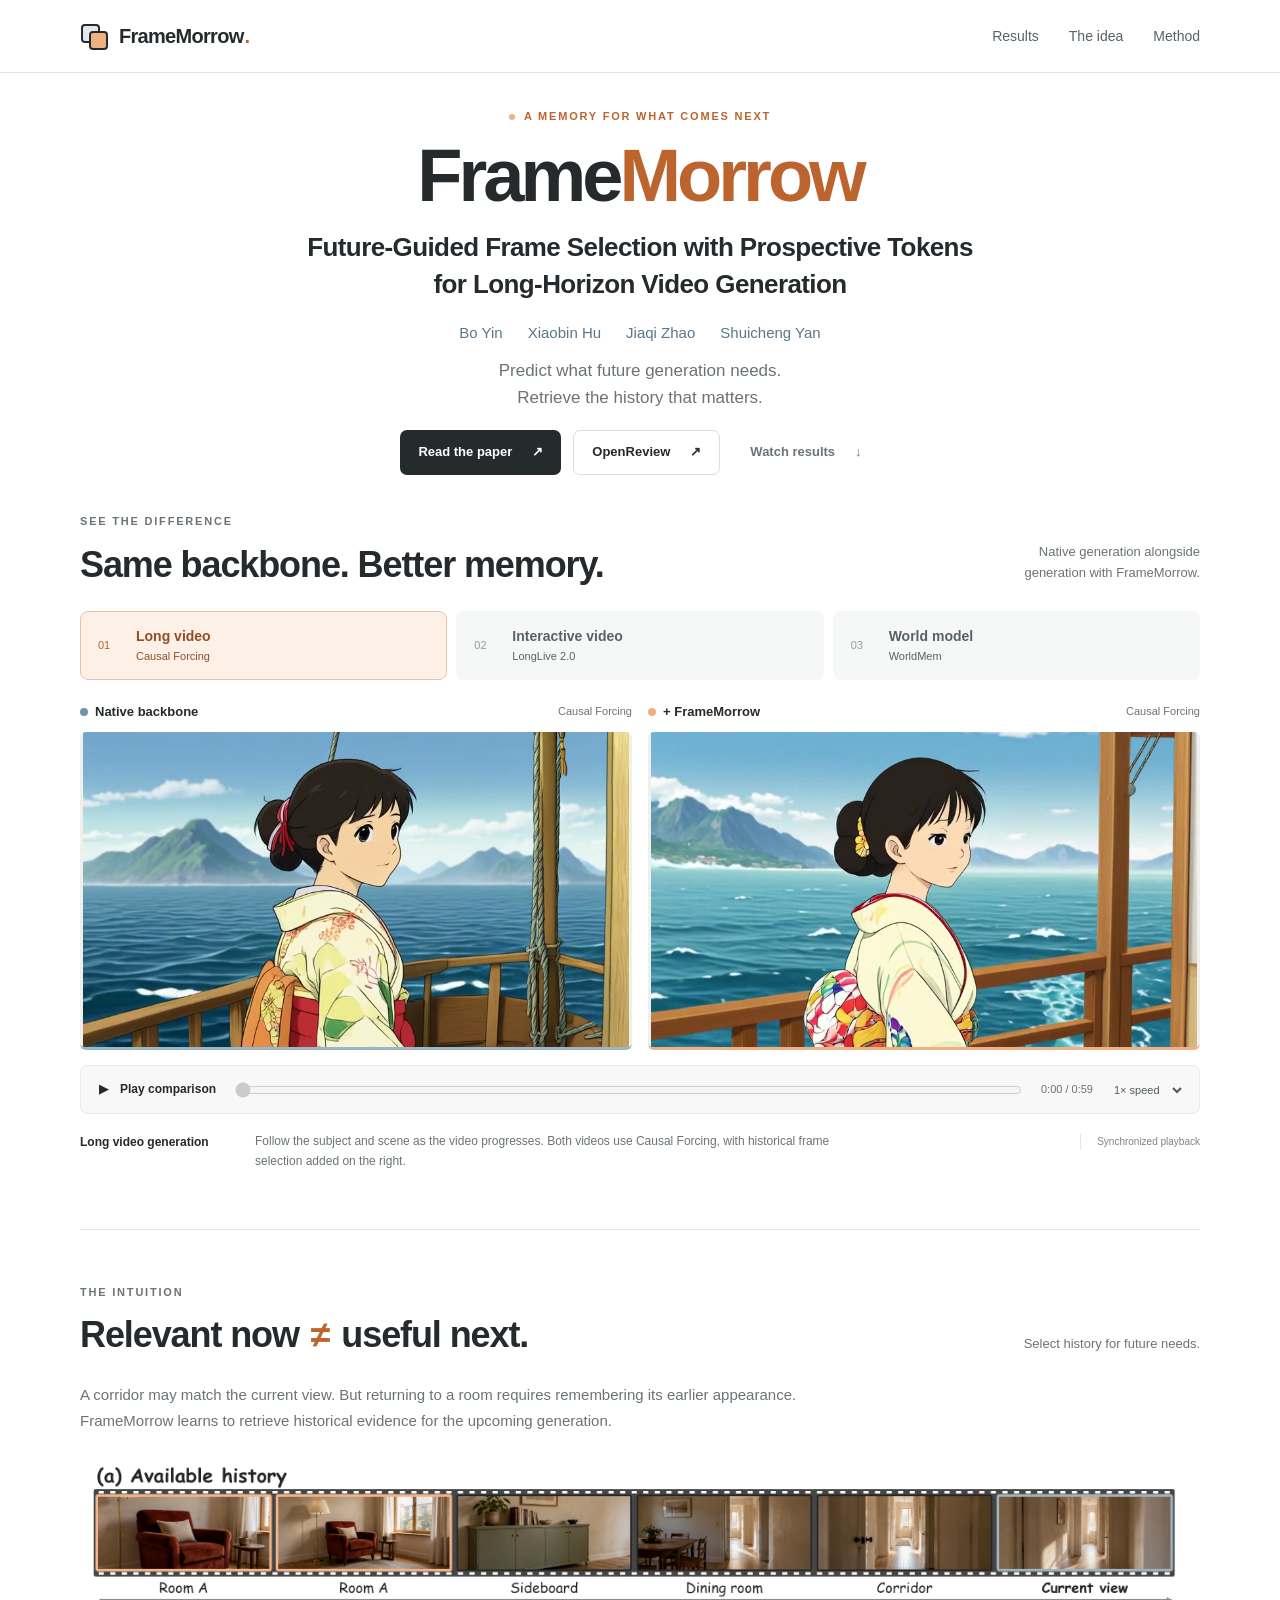
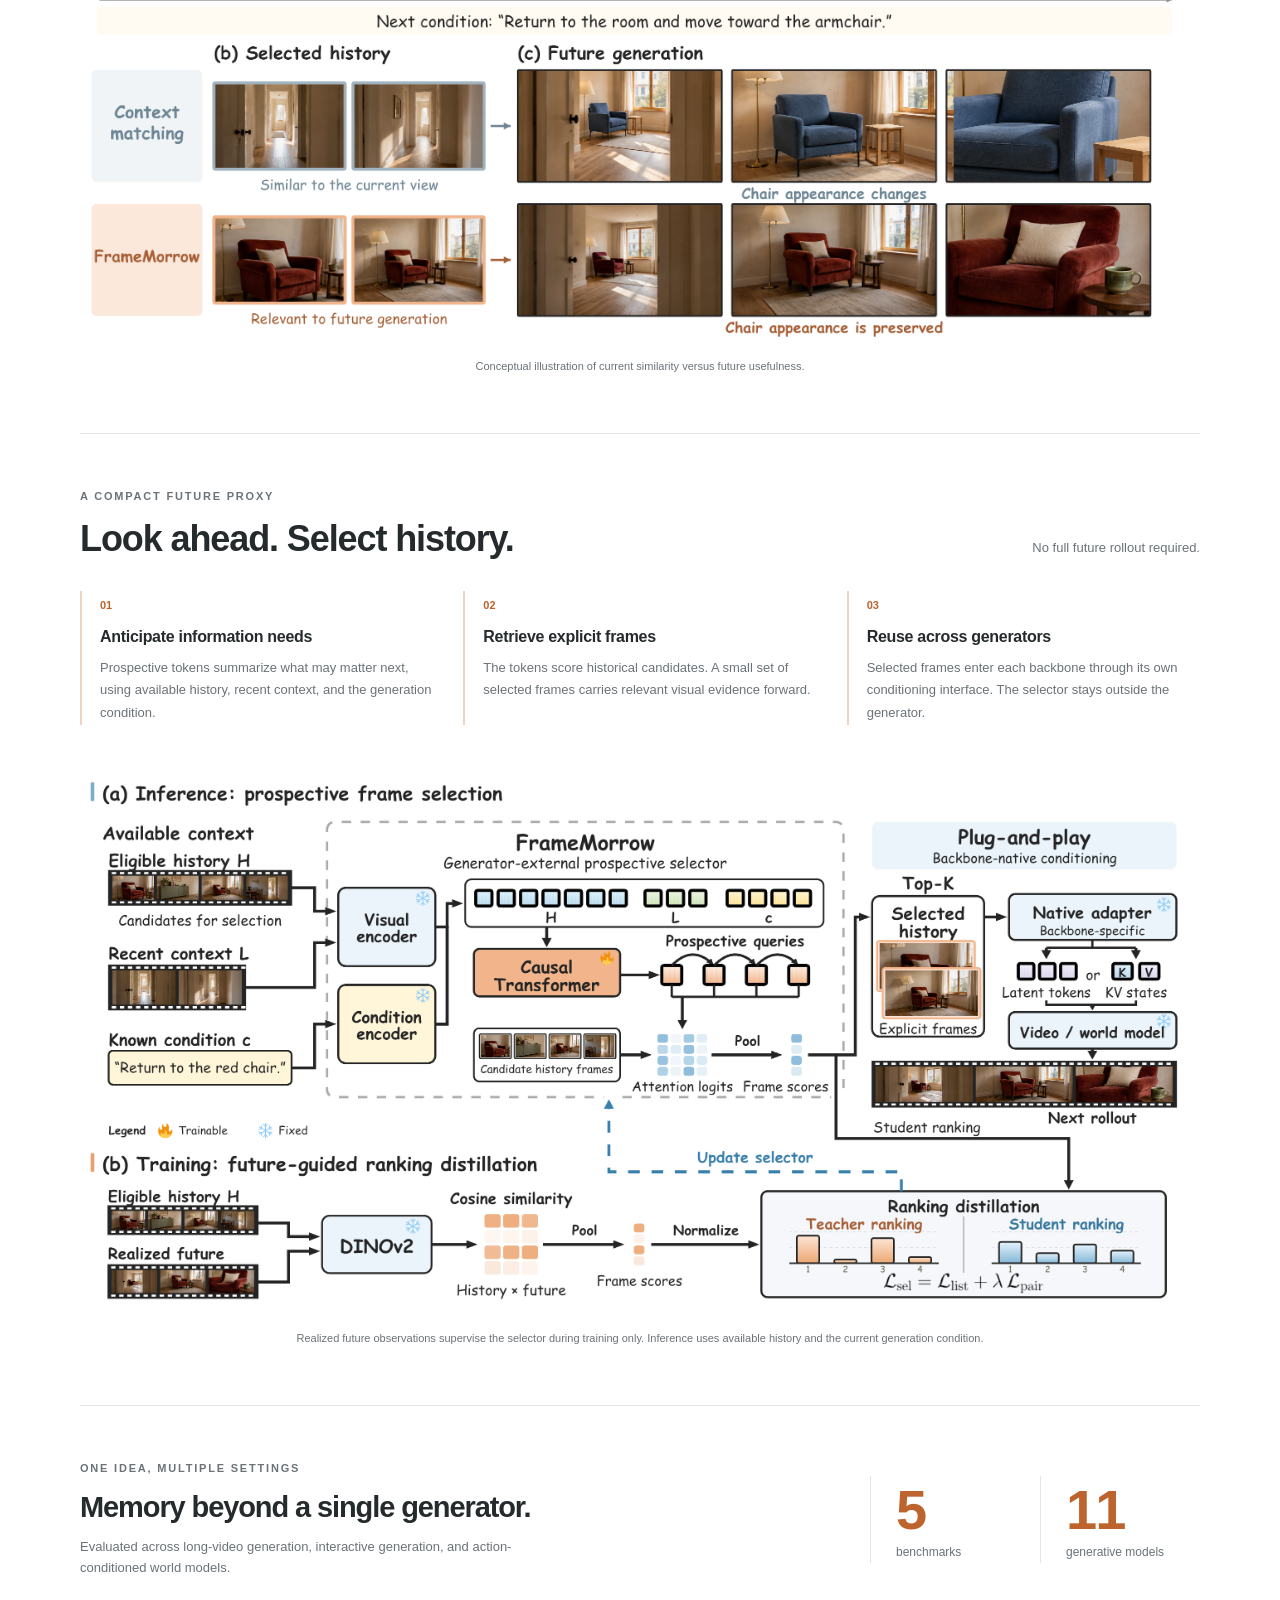
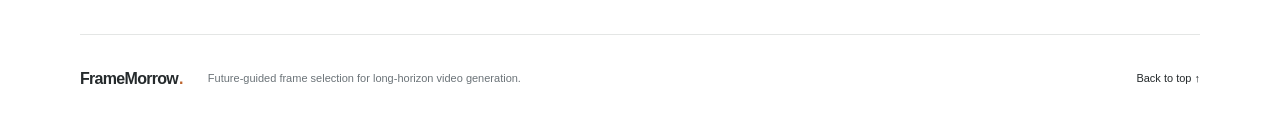
==== index.html @ dcac7c52 "Build FrameMorrow research project page with synchronized video comparisons" ====
<!doctype html>
<html lang="en">
<head>
  <meta charset="utf-8">
  <meta name="viewport" content="width=device-width, initial-scale=1">
  <meta name="description" content="FrameMorrow predicts future information needs with prospective tokens and selects useful historical frames for long-horizon video generation.">
  <meta name="theme-color" content="#fbfaf7">
  <meta property="og:title" content="FrameMorrow — Remember what matters next">
  <meta property="og:description" content="Future-guided frame selection with prospective tokens for long-horizon video generation.">
  <title>FrameMorrow | Future-Guided Frame Selection</title>
  <link rel="icon" href="assets/favicon.svg" type="image/svg+xml">
  <link rel="stylesheet" href="style.css">
  <script src="script.js" defer></script>
</head>
<body>
<a class="skip-link" href="#main">Skip to content</a>
<header class="site-header"><nav class="nav wrap" aria-label="Main navigation">
  <a class="brand" href="#"><svg width="29" height="28" viewBox="0 0 29 28" aria-hidden="true"><rect x="2" y="3" width="17" height="17" rx="3" fill="#e1ebef" stroke="currentColor" stroke-width="2"/><rect x="10" y="10" width="17" height="17" rx="3" fill="#efb083" stroke="currentColor" stroke-width="2"/></svg>FrameMorrow<span class="brand-dot">.</span></a>
  <div class="nav-links"><a href="#results">Results</a><a href="#idea">The idea</a><a href="#method">Method</a></div>
</nav></header>
<main id="main">
  <section class="hero wrap" aria-labelledby="title">
    <p class="eyebrow"><span></span> A memory for what comes next</p>
    <h1 id="title">Frame<span>Morrow</span></h1>
    <p class="paper-title">Future-Guided Frame Selection with Prospective Tokens<br class="desktop-break"> for Long-Horizon Video Generation</p>
    <div class="authors"><a href="https://openreview.net/profile?id=~Bo_Yin2">Bo Yin</a><a href="https://openreview.net/profile?id=~Xiaobin_Hu1">Xiaobin Hu</a><a href="https://openreview.net/profile?id=~Jiaqi_Zhao3">Jiaqi Zhao</a><a href="https://openreview.net/profile?id=~Shuicheng_YAN3">Shuicheng Yan</a></div>
    <p class="hero-description">Predict what future generation needs.<br>Retrieve the history that matters.</p>
    <div class="hero-actions"><a class="button primary" href="https://openreview.net/pdf?id=5oQB8QNU1R" target="_blank" rel="noopener">Read the paper <span aria-hidden="true">↗</span></a><a class="button secondary" href="https://openreview.net/forum?id=5oQB8QNU1R" target="_blank" rel="noopener">OpenReview <span aria-hidden="true">↗</span></a><a class="button text-button" href="#results">Watch results <span aria-hidden="true">↓</span></a></div>
  </section>

  <section class="results wrap" id="results" aria-labelledby="results-title">
    <div class="section-heading"><div><p class="eyebrow">See the difference</p><h2 id="results-title">Same backbone. Better memory.</h2></div><p class="section-aside">Native generation alongside<br>generation with FrameMorrow.</p></div>
    <div class="task-tabs" role="group" aria-label="Choose a comparison">
      <button class="task-tab active" aria-pressed="true" data-case="causal-forcing"><span>01</span> Long video <small>Causal Forcing</small></button>
      <button class="task-tab" aria-pressed="false" data-case="longlive2"><span>02</span> Interactive video <small>LongLive 2.0</small></button>
      <button class="task-tab" aria-pressed="false" data-case="worldmem"><span>03</span> World model <small>WorldMem</small></button>
    </div>
    <div class="comparison" aria-busy="false">
      <div class="video-grid">
        <figure class="video-panel native"><figcaption><span class="legend-dot"></span><span>Native backbone</span><span class="backbone">Causal Forcing</span></figcaption><video id="native-video" muted playsinline preload="none" poster="assets/causal-forcing-native.jpg" aria-label="Causal Forcing native generation"><source src="assets/causal-forcing-native.mp4" type="video/mp4"></video></figure>
        <figure class="video-panel ours"><figcaption><span class="legend-dot"></span><span>+ FrameMorrow</span><span class="backbone">Causal Forcing</span></figcaption><video id="ours-video" muted playsinline preload="none" poster="assets/causal-forcing-framemorrow.jpg" aria-label="Causal Forcing with FrameMorrow"><source src="assets/causal-forcing-framemorrow.mp4" type="video/mp4"></video></figure>
      </div>
      <div class="player-controls"><button id="play" class="play-button" aria-label="Play both videos"><span id="play-icon" aria-hidden="true">▶</span><span id="play-label">Play comparison</span></button><label class="sr-only" for="timeline">Video position</label><input id="timeline" disabled type="range" min="0" max="59.81" step="0.05" value="0" aria-valuetext="0:00 of 0:59"><output id="time" for="timeline">0:00 / 0:59</output><label class="sr-only" for="speed">Playback speed</label><select id="speed"><option value="1">1× speed</option><option value="2">2× speed</option><option value="0.5">0.5× speed</option></select></div>
      <p id="player-status" class="player-status" role="status" aria-live="polite"></p>
    </div>
    <div class="result-note"><span class="note-label" id="case-label">Long video generation</span><p id="case-note">Follow the subject and scene as the video progresses. Both videos use Causal Forcing, with historical frame selection added on the right.</p><span class="sync-note">Synchronized playback</span></div>
    <noscript><p>Enable JavaScript to use synchronized playback, or watch the <a href="assets/causal-forcing-native.mp4">native video</a> and <a href="assets/causal-forcing-framemorrow.mp4">FrameMorrow video</a> directly.</p></noscript>
  </section>

  <section class="idea section wrap" id="idea" aria-labelledby="idea-title">
    <div class="section-heading"><div><p class="eyebrow">The intuition</p><h2 id="idea-title">Relevant now <span class="not-equal">≠</span> useful next.</h2></div><p class="section-aside">Select history for future needs.</p></div>
    <p class="section-intro">A corridor may match the current view. But returning to a room requires remembering its earlier appearance. FrameMorrow learns to retrieve historical evidence for the upcoming generation.</p>
    <figure class="paper-figure"><a href="assets/intuition.png" target="_blank" rel="noopener" aria-label="Open the conceptual illustration at full resolution"><img src="assets/intuition.png" width="2610" height="1125" loading="lazy" alt="Conceptual illustration: context matching retrieves a corridor, while future-guided selection retrieves the earlier room and armchair needed for the next scene."></a><figcaption>Conceptual illustration of current similarity versus future usefulness.</figcaption></figure>
  </section>

  <section class="method section wrap" id="method" aria-labelledby="method-title">
    <div class="section-heading"><div><p class="eyebrow">A compact future proxy</p><h2 id="method-title">Look ahead. Select history.</h2></div><p class="section-aside">No full future rollout required.</p></div>
    <div class="method-steps">
      <article><span class="step-number">01</span><h3>Anticipate information needs</h3><p>Prospective tokens summarize what may matter next, using available history, recent context, and the generation condition.</p></article>
      <article><span class="step-number">02</span><h3>Retrieve explicit frames</h3><p>The tokens score historical candidates. A small set of selected frames carries relevant visual evidence forward.</p></article>
      <article><span class="step-number">03</span><h3>Reuse across generators</h3><p>Selected frames enter each backbone through its own conditioning interface. The selector stays outside the generator.</p></article>
    </div>
    <figure class="paper-figure overview"><a href="assets/overview.png" target="_blank" rel="noopener" aria-label="Open the method overview at full resolution"><img src="assets/overview.png" width="1800" height="885" loading="lazy" alt="FrameMorrow overview: inference uses prospective tokens to select historical frames, while training distills future-derived teacher rankings into the selector."></a><figcaption>Realized future observations supervise the selector during training only. Inference uses available history and the current generation condition.</figcaption></figure>
  </section>

  <section class="scope section wrap" aria-labelledby="scope-title"><div class="scope-copy"><p class="eyebrow">One idea, multiple settings</p><h2 id="scope-title">Memory beyond a single generator.</h2><p>Evaluated across long-video generation, interactive generation, and action-conditioned world models.</p></div><div class="scope-stat"><strong>5</strong><span>benchmarks</span></div><div class="scope-stat"><strong>11</strong><span>generative models</span></div></section>
</main>
<footer class="wrap"><a class="brand" href="#">FrameMorrow<span class="brand-dot">.</span></a><p>Future-guided frame selection for long-horizon video generation.</p><a href="#main">Back to top ↑</a></footer>
</body>
</html>
---- style.css ----
:root{--ink:#252a2c;--muted:#6b7378;--orange:#bd642e;--orange-light:#efb083;--blue:#7292a5;--line:#e4e6e5;--cream:#fbfaf7;--font:Inter,-apple-system,BlinkMacSystemFont,"Segoe UI",Arial,sans-serif}*{box-sizing:border-box}html{scroll-behavior:smooth;scroll-padding-top:90px}body{margin:0;color:var(--ink);background:#fff;font-family:var(--font);font-size:16px;line-height:1.6;-webkit-font-smoothing:antialiased}a{color:inherit;text-decoration:none}button,input,select{font:inherit}button,a,input,select{-webkit-tap-highlight-color:transparent}button{cursor:pointer}button:focus-visible,a:focus-visible,input:focus-visible,select:focus-visible{outline:3px solid var(--orange);outline-offset:5px}.wrap{width:min(1120px,calc(100% - 64px));margin-inline:auto}.site-header{position:sticky;top:0;z-index:10;background:rgba(255,255,255,.96);border-bottom:1px solid var(--line)}.nav{display:flex;align-items:center;justify-content:space-between;height:72px}.brand{display:inline-flex;align-items:center;gap:10px;font-size:20px;font-weight:750;letter-spacing:-.7px}.brand-dot{color:var(--orange);margin-left:-9px}.nav-links{display:flex;gap:30px;font-size:14px;color:#586169}.nav-links a:hover{color:var(--orange)}.hero{text-align:center;padding-top:60px;padding-bottom:57px}.eyebrow{display:flex;align-items:center;gap:9px;margin:0 0 12px;font-size:11px;font-weight:700;letter-spacing:1.8px;text-transform:uppercase;color:var(--muted)}.hero .eyebrow{justify-content:center;color:var(--orange)}.hero .eyebrow span{height:6px;width:6px;background:var(--orange-light);border-radius:50%}h1{font-size:clamp(52px,7vw,84px);line-height:1.08;letter-spacing:-4px;margin:14px 0 17px;font-weight:780}h1 span{color:var(--orange)}.paper-title{font-size:clamp(19px,2.1vw,26px);line-height:1.45;letter-spacing:-.6px;font-weight:550;margin:0 auto;max-width:950px}.hero-description{font-size:17px;line-height:1.6;color:var(--muted);margin:21px 0 24px}.hero-actions{display:flex;justify-content:center;gap:12px}.button{padding:11px 18px;border-radius:7px;font-size:13px;font-weight:650;display:inline-flex;align-items:center;gap:20px}.primary{background:var(--ink);color:white}.primary:hover{background:#464b4e}.secondary{border:1px solid #d9dddf;background:white}.secondary:hover{border-color:var(--orange)}.section-heading{display:flex;justify-content:space-between;align-items:flex-end;gap:30px;margin-bottom:25px}h2{font-size:clamp(26px,3vw,36px);line-height:1.2;letter-spacing:-1.1px;font-weight:650;margin:0}.section-aside{font-size:13px;color:var(--muted);line-height:1.6;margin:0 0 2px;text-align:right}.task-tabs{display:grid;grid-template-columns:repeat(3,1fr);gap:9px;margin-bottom:22px}.task-tab{display:grid;grid-template-columns:30px 1fr;text-align:left;align-items:center;gap:0 8px;background:#f6f7f7;border:1px solid transparent;border-radius:8px;padding:13px 17px;font-weight:650;font-size:14px;color:#586169;transition:background .15s}.task-tab>span{grid-row:1/3;font-size:11px;color:#959da1;font-weight:500}.task-tab small{font-size:11px;font-weight:450;margin-top:1px}.task-tab.active{background:#fcf0e7;border-color:#e9c3a8;color:#904f29}.task-tab.active>span{color:var(--orange)}.task-tab:hover{border-color:#aaa}.video-grid{display:grid;grid-template-columns:1fr 1fr;gap:16px}.video-panel{margin:0;min-width:0}.video-panel figcaption{display:flex;align-items:center;gap:7px;font-size:13px;font-weight:650;margin:0 0 9px}.backbone{font-size:11px;font-weight:450;color:var(--muted);margin-left:auto}.legend-dot{display:inline-block;width:8px;height:8px;border-radius:50%;background:var(--blue)}.ours .legend-dot{background:var(--orange-light)}.video-panel video{display:block;width:100%;aspect-ratio:1.7333;background:#f0efed;object-fit:contain;border-radius:6px;border-bottom:3px solid #9cb5c3}.ours video{border-bottom-color:var(--orange-light)}.player-controls{display:flex;align-items:center;gap:17px;background:#f7f8f7;border:1px solid #e9ebea;border-radius:7px;margin-top:15px;padding:11px 14px}.play-button{border:0;background:transparent;display:flex;align-items:center;gap:9px;font-size:12px;white-space:nowrap;font-weight:650;color:var(--ink);padding:3px 0}.play-button:disabled{opacity:.55;cursor:wait}#play-icon{font-size:12px;width:16px;text-align:center}#timeline{flex:1;min-width:30px;accent-color:var(--orange);cursor:pointer}#time{font-size:11px;font-variant-numeric:tabular-nums;white-space:nowrap;color:var(--muted)}#speed{border:0;background:transparent;font-size:11px;color:#505b60;max-width:85px}.player-status{margin:5px 0 0;font-size:12px;color:#a24728}.player-status:empty{display:none}.result-note{display:grid;grid-template-columns:155px 1fr auto;gap:20px;margin-top:18px;align-items:start}.note-label{font-size:12px;font-weight:650;padding-top:1px}.result-note p{font-size:12px;color:var(--muted);line-height:1.65;margin:0;max-width:590px}.sync-note{font-size:10px;color:#7b8388;border-left:1px solid var(--line);padding-left:16px;margin-top:2px}.section{border-top:1px solid var(--line);padding-top:54px;margin-top:57px}.section-intro{max-width:760px;color:var(--muted);font-size:15px;margin:0 0 26px;line-height:1.75}.not-equal{color:var(--orange);padding-inline:3px}.paper-figure{margin:0}.paper-figure img{display:block;width:100%;height:auto}.paper-figure a{display:block;border-radius:5px}.paper-figure figcaption{font-size:11px;line-height:1.7;color:var(--muted);margin:14px auto 0;text-align:center;max-width:800px}.method-steps{display:grid;grid-template-columns:repeat(3,1fr);gap:30px;margin:31px 0 35px}.method-steps article{border-left:2px solid #f1d4c0;padding-left:18px}.step-number{font-size:11px;color:var(--orange);font-weight:700}h3{font-size:16px;letter-spacing:-.3px;margin:7px 0}.method-steps p{font-size:13px;line-height:1.75;color:var(--muted);margin:0}.overview{padding-top:5px}.scope{display:grid;grid-template-columns:1fr 130px 160px;gap:40px;align-items:center;margin-bottom:55px}.scope h2{font-size:29px;max-width:470px}.scope p:not(.eyebrow){font-size:13px;max-width:480px;color:var(--muted);margin-bottom:0}.scope-stat{display:flex;flex-direction:column;border-left:1px solid var(--line);padding-left:25px}.scope-stat strong{font-size:56px;font-weight:550;line-height:1.2;letter-spacing:-2px;color:var(--orange)}.scope-stat span{font-size:12px;color:var(--muted)}footer{border-top:1px solid var(--line);padding-block:24px 36px;display:flex;align-items:center;gap:25px}footer .brand{font-size:16px}footer p{font-size:11px;color:var(--muted);flex:1}footer>a:last-child{font-size:11px;white-space:nowrap}.sr-only{position:absolute;width:1px;height:1px;padding:0;margin:-1px;overflow:hidden;clip:rect(0,0,0,0);white-space:nowrap;border:0}.skip-link{position:fixed;top:-70px;left:10px;background:#fff;padding:10px;z-index:30}.skip-link:focus{top:10px}@media(max-width:700px){.wrap{width:calc(100% - 32px)}.nav{height:62px}.brand{font-size:17px}.nav-links{gap:17px;font-size:12px}.hero{padding:39px 0 40px}h1{letter-spacing:-2.7px}.paper-title{font-size:20px}.desktop-break{display:none}.hero-description{font-size:15px}.eyebrow{font-size:9px;letter-spacing:1.3px}.section-heading{gap:12px;margin-bottom:20px}.section-aside{display:none}.task-tabs{gap:6px;margin-bottom:16px}.task-tab{padding:10px 7px;display:flex;flex-direction:column;align-items:flex-start;font-size:11px;gap:3px}.task-tab>span{display:none}.task-tab small{font-size:10px}.video-grid{grid-template-columns:1fr;gap:17px}.video-panel figcaption{font-size:12px;margin-bottom:5px}.player-controls{gap:8px;padding:10px 8px;flex-wrap:wrap}.play-button{font-size:11px}#timeline{order:3;flex-basis:100%}#time{margin-left:auto}#speed{font-size:10px}.result-note{grid-template-columns:1fr;gap:5px;margin-top:13px}.sync-note{display:none}.section{padding-top:35px;margin-top:36px}h2{font-size:27px}.section-intro{font-size:14px}.method-steps{grid-template-columns:1fr;gap:22px;margin-top:25px}.paper-figure figcaption{font-size:10px}.scope{grid-template-columns:1fr 1fr;gap:25px}.scope-copy{grid-column:1/-1}.scope-stat strong{font-size:45px}.scope h2{font-size:27px}footer{flex-wrap:wrap;gap:9px 20px;padding-block:22px}footer p{order:3;flex-basis:100%;margin:0}footer>a:last-child{margin-left:auto}}@media(prefers-reduced-motion:reduce){html{scroll-behavior:auto}*{transition:none!important}}

.authors{display:flex;justify-content:center;flex-wrap:wrap;gap:9px 25px;margin:21px 0 0;font-size:15px;color:#59768a}.authors a:hover{text-decoration:underline}.hero-description{margin-top:18px}.hero-actions{flex-wrap:wrap}.text-button{color:var(--muted)}@media(max-width:700px){.authors{gap:7px 18px;font-size:13px}.hero-actions{gap:8px}.button{font-size:12px;padding:10px 13px;gap:10px}}

@media(min-width:701px){.hero{padding-top:35px;padding-bottom:38px}h1{font-size:74px;margin-top:10px;margin-bottom:13px}.hero-description{margin:12px 0 19px}.authors{margin-top:17px}.hero .eyebrow{margin-bottom:8px}}
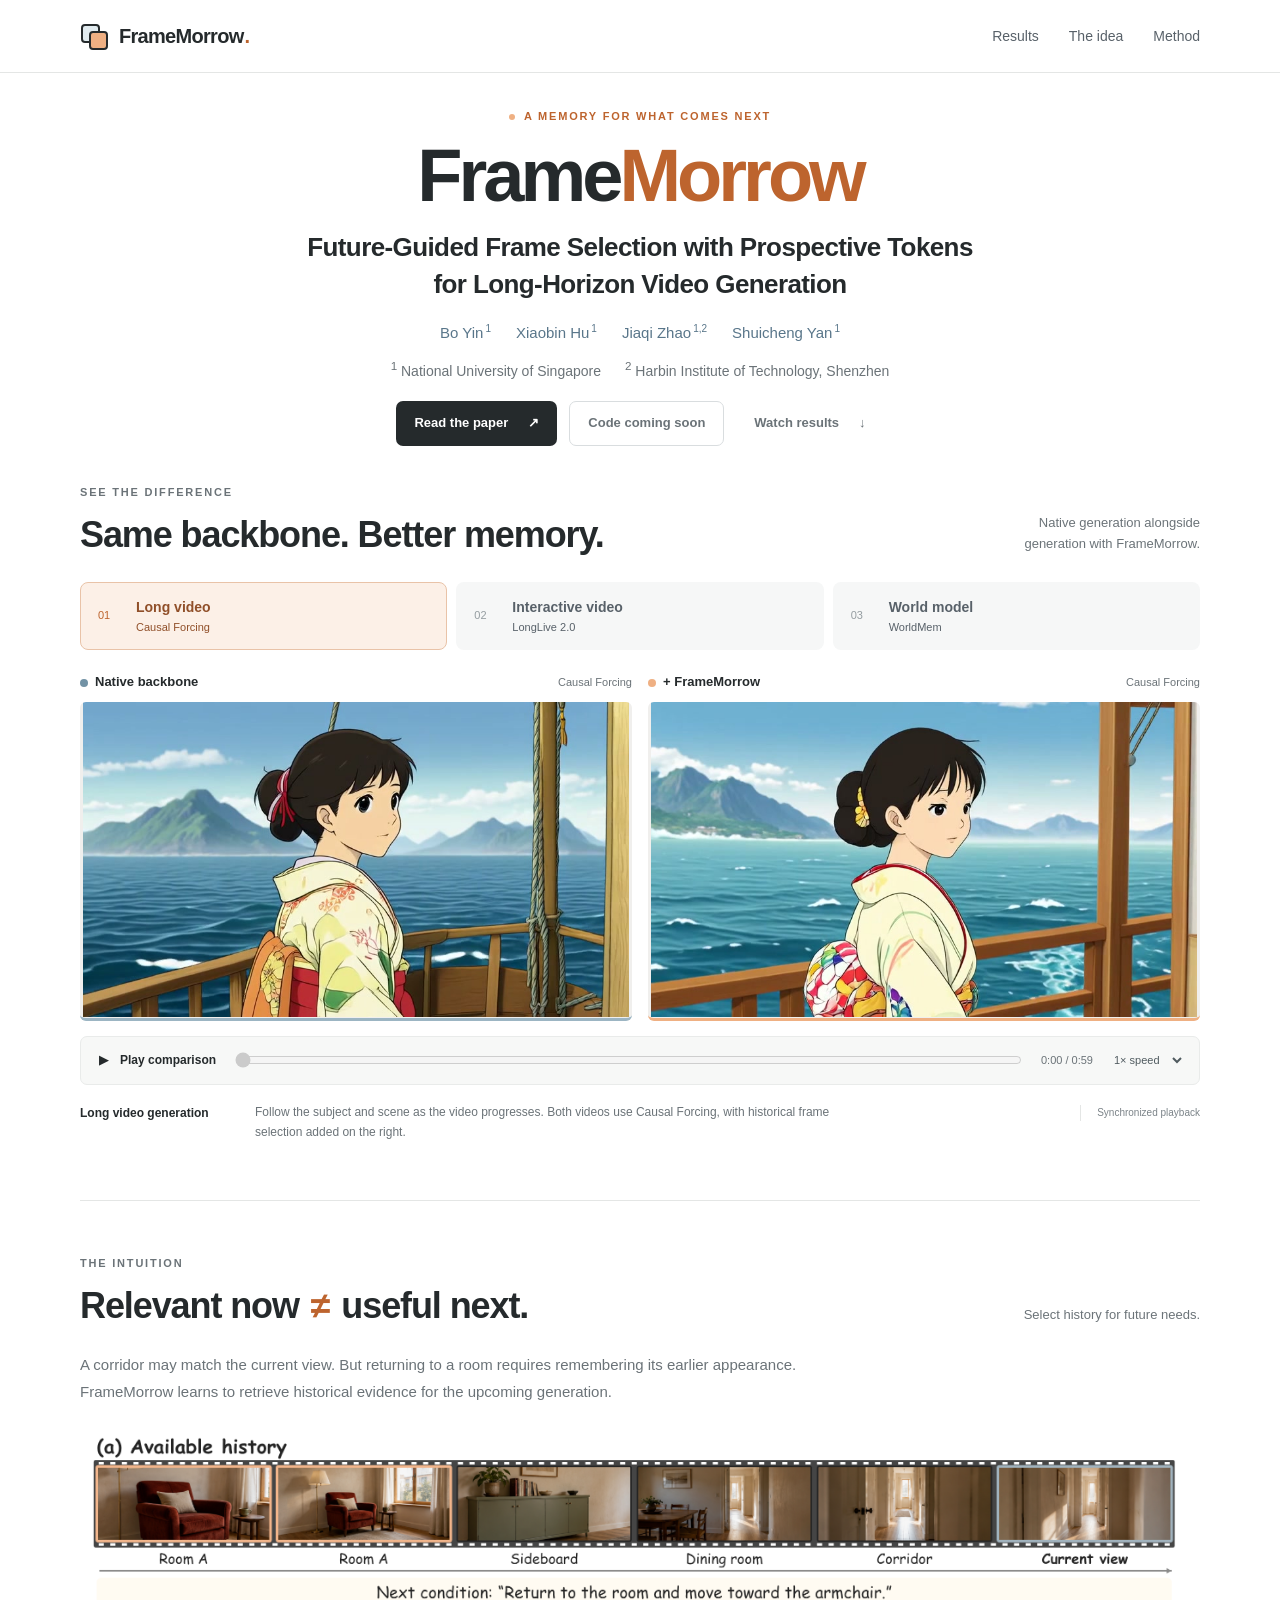
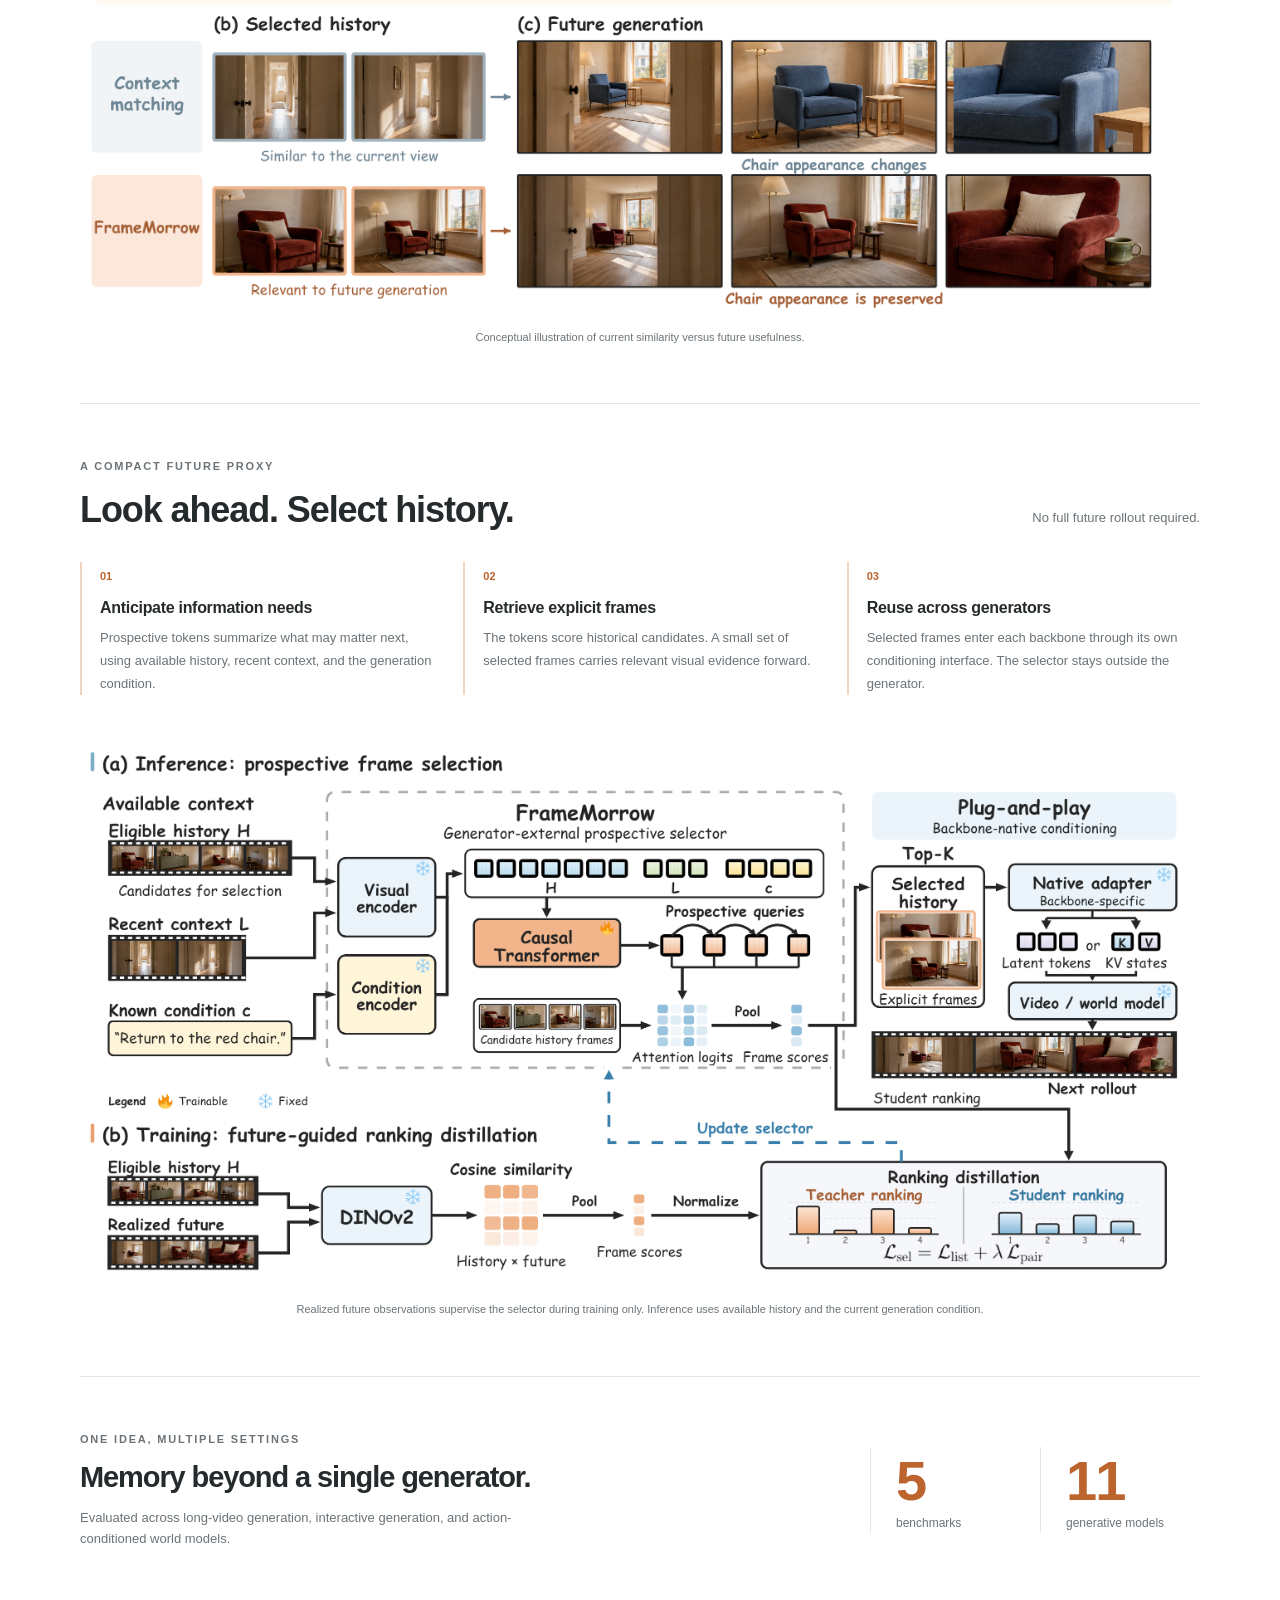
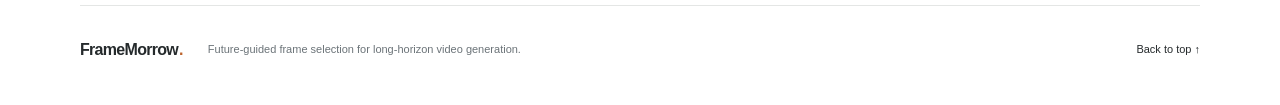
==== commit 58d59f0a: "Add author affiliations and code release placeholder" ====
--- a/index.html
+++ b/index.html
@@ -23,9 +23,9 @@
     <p class="eyebrow"><span></span> A memory for what comes next</p>
     <h1 id="title">Frame<span>Morrow</span></h1>
     <p class="paper-title">Future-Guided Frame Selection with Prospective Tokens<br class="desktop-break"> for Long-Horizon Video Generation</p>
-    <div class="authors"><a href="https://openreview.net/profile?id=~Bo_Yin2">Bo Yin</a><a href="https://openreview.net/profile?id=~Xiaobin_Hu1">Xiaobin Hu</a><a href="https://openreview.net/profile?id=~Jiaqi_Zhao3">Jiaqi Zhao</a><a href="https://openreview.net/profile?id=~Shuicheng_YAN3">Shuicheng Yan</a></div>
-    <p class="hero-description">Predict what future generation needs.<br>Retrieve the history that matters.</p>
-    <div class="hero-actions"><a class="button primary" href="https://openreview.net/pdf?id=5oQB8QNU1R" target="_blank" rel="noopener">Read the paper <span aria-hidden="true">↗</span></a><a class="button secondary" href="https://openreview.net/forum?id=5oQB8QNU1R" target="_blank" rel="noopener">OpenReview <span aria-hidden="true">↗</span></a><a class="button text-button" href="#results">Watch results <span aria-hidden="true">↓</span></a></div>
+    <div class="authors"><a href="https://openreview.net/profile?id=~Bo_Yin2">Bo Yin<sup>1</sup></a><a href="https://openreview.net/profile?id=~Xiaobin_Hu1">Xiaobin Hu<sup>1</sup></a><a href="https://openreview.net/profile?id=~Jiaqi_Zhao3">Jiaqi Zhao<sup>1,2</sup></a><a href="https://openreview.net/profile?id=~Shuicheng_YAN3">Shuicheng Yan<sup>1</sup></a></div>
+    <div class="affiliations"><span><sup>1</sup> National University of Singapore</span><span><sup>2</sup> Harbin Institute of Technology, Shenzhen</span></div>
+    <div class="hero-actions"><a class="button primary" href="https://openreview.net/pdf?id=5oQB8QNU1R" target="_blank" rel="noopener">Read the paper <span aria-hidden="true">↗</span></a><button class="button secondary" type="button" disabled>Code coming soon</button><a class="button text-button" href="#results">Watch results <span aria-hidden="true">↓</span></a></div>
   </section>
 
   <section class="results wrap" id="results" aria-labelledby="results-title">
--- a/style.css
+++ b/style.css
@@ -1,5 +1,7 @@
-:root{--ink:#252a2c;--muted:#6b7378;--orange:#bd642e;--orange-light:#efb083;--blue:#7292a5;--line:#e4e6e5;--cream:#fbfaf7;--font:Inter,-apple-system,BlinkMacSystemFont,"Segoe UI",Arial,sans-serif}*{box-sizing:border-box}html{scroll-behavior:smooth;scroll-padding-top:90px}body{margin:0;color:var(--ink);background:#fff;font-family:var(--font);font-size:16px;line-height:1.6;-webkit-font-smoothing:antialiased}a{color:inherit;text-decoration:none}button,input,select{font:inherit}button,a,input,select{-webkit-tap-highlight-color:transparent}button{cursor:pointer}button:focus-visible,a:focus-visible,input:focus-visible,select:focus-visible{outline:3px solid var(--orange);outline-offset:5px}.wrap{width:min(1120px,calc(100% - 64px));margin-inline:auto}.site-header{position:sticky;top:0;z-index:10;background:rgba(255,255,255,.96);border-bottom:1px solid var(--line)}.nav{display:flex;align-items:center;justify-content:space-between;height:72px}.brand{display:inline-flex;align-items:center;gap:10px;font-size:20px;font-weight:750;letter-spacing:-.7px}.brand-dot{color:var(--orange);margin-left:-9px}.nav-links{display:flex;gap:30px;font-size:14px;color:#586169}.nav-links a:hover{color:var(--orange)}.hero{text-align:center;padding-top:60px;padding-bottom:57px}.eyebrow{display:flex;align-items:center;gap:9px;margin:0 0 12px;font-size:11px;font-weight:700;letter-spacing:1.8px;text-transform:uppercase;color:var(--muted)}.hero .eyebrow{justify-content:center;color:var(--orange)}.hero .eyebrow span{height:6px;width:6px;background:var(--orange-light);border-radius:50%}h1{font-size:clamp(52px,7vw,84px);line-height:1.08;letter-spacing:-4px;margin:14px 0 17px;font-weight:780}h1 span{color:var(--orange)}.paper-title{font-size:clamp(19px,2.1vw,26px);line-height:1.45;letter-spacing:-.6px;font-weight:550;margin:0 auto;max-width:950px}.hero-description{font-size:17px;line-height:1.6;color:var(--muted);margin:21px 0 24px}.hero-actions{display:flex;justify-content:center;gap:12px}.button{padding:11px 18px;border-radius:7px;font-size:13px;font-weight:650;display:inline-flex;align-items:center;gap:20px}.primary{background:var(--ink);color:white}.primary:hover{background:#464b4e}.secondary{border:1px solid #d9dddf;background:white}.secondary:hover{border-color:var(--orange)}.section-heading{display:flex;justify-content:space-between;align-items:flex-end;gap:30px;margin-bottom:25px}h2{font-size:clamp(26px,3vw,36px);line-height:1.2;letter-spacing:-1.1px;font-weight:650;margin:0}.section-aside{font-size:13px;color:var(--muted);line-height:1.6;margin:0 0 2px;text-align:right}.task-tabs{display:grid;grid-template-columns:repeat(3,1fr);gap:9px;margin-bottom:22px}.task-tab{display:grid;grid-template-columns:30px 1fr;text-align:left;align-items:center;gap:0 8px;background:#f6f7f7;border:1px solid transparent;border-radius:8px;padding:13px 17px;font-weight:650;font-size:14px;color:#586169;transition:background .15s}.task-tab>span{grid-row:1/3;font-size:11px;color:#959da1;font-weight:500}.task-tab small{font-size:11px;font-weight:450;margin-top:1px}.task-tab.active{background:#fcf0e7;border-color:#e9c3a8;color:#904f29}.task-tab.active>span{color:var(--orange)}.task-tab:hover{border-color:#aaa}.video-grid{display:grid;grid-template-columns:1fr 1fr;gap:16px}.video-panel{margin:0;min-width:0}.video-panel figcaption{display:flex;align-items:center;gap:7px;font-size:13px;font-weight:650;margin:0 0 9px}.backbone{font-size:11px;font-weight:450;color:var(--muted);margin-left:auto}.legend-dot{display:inline-block;width:8px;height:8px;border-radius:50%;background:var(--blue)}.ours .legend-dot{background:var(--orange-light)}.video-panel video{display:block;width:100%;aspect-ratio:1.7333;background:#f0efed;object-fit:contain;border-radius:6px;border-bottom:3px solid #9cb5c3}.ours video{border-bottom-color:var(--orange-light)}.player-controls{display:flex;align-items:center;gap:17px;background:#f7f8f7;border:1px solid #e9ebea;border-radius:7px;margin-top:15px;padding:11px 14px}.play-button{border:0;background:transparent;display:flex;align-items:center;gap:9px;font-size:12px;white-space:nowrap;font-weight:650;color:var(--ink);padding:3px 0}.play-button:disabled{opacity:.55;cursor:wait}#play-icon{font-size:12px;width:16px;text-align:center}#timeline{flex:1;min-width:30px;accent-color:var(--orange);cursor:pointer}#time{font-size:11px;font-variant-numeric:tabular-nums;white-space:nowrap;color:var(--muted)}#speed{border:0;background:transparent;font-size:11px;color:#505b60;max-width:85px}.player-status{margin:5px 0 0;font-size:12px;color:#a24728}.player-status:empty{display:none}.result-note{display:grid;grid-template-columns:155px 1fr auto;gap:20px;margin-top:18px;align-items:start}.note-label{font-size:12px;font-weight:650;padding-top:1px}.result-note p{font-size:12px;color:var(--muted);line-height:1.65;margin:0;max-width:590px}.sync-note{font-size:10px;color:#7b8388;border-left:1px solid var(--line);padding-left:16px;margin-top:2px}.section{border-top:1px solid var(--line);padding-top:54px;margin-top:57px}.section-intro{max-width:760px;color:var(--muted);font-size:15px;margin:0 0 26px;line-height:1.75}.not-equal{color:var(--orange);padding-inline:3px}.paper-figure{margin:0}.paper-figure img{display:block;width:100%;height:auto}.paper-figure a{display:block;border-radius:5px}.paper-figure figcaption{font-size:11px;line-height:1.7;color:var(--muted);margin:14px auto 0;text-align:center;max-width:800px}.method-steps{display:grid;grid-template-columns:repeat(3,1fr);gap:30px;margin:31px 0 35px}.method-steps article{border-left:2px solid #f1d4c0;padding-left:18px}.step-number{font-size:11px;color:var(--orange);font-weight:700}h3{font-size:16px;letter-spacing:-.3px;margin:7px 0}.method-steps p{font-size:13px;line-height:1.75;color:var(--muted);margin:0}.overview{padding-top:5px}.scope{display:grid;grid-template-columns:1fr 130px 160px;gap:40px;align-items:center;margin-bottom:55px}.scope h2{font-size:29px;max-width:470px}.scope p:not(.eyebrow){font-size:13px;max-width:480px;color:var(--muted);margin-bottom:0}.scope-stat{display:flex;flex-direction:column;border-left:1px solid var(--line);padding-left:25px}.scope-stat strong{font-size:56px;font-weight:550;line-height:1.2;letter-spacing:-2px;color:var(--orange)}.scope-stat span{font-size:12px;color:var(--muted)}footer{border-top:1px solid var(--line);padding-block:24px 36px;display:flex;align-items:center;gap:25px}footer .brand{font-size:16px}footer p{font-size:11px;color:var(--muted);flex:1}footer>a:last-child{font-size:11px;white-space:nowrap}.sr-only{position:absolute;width:1px;height:1px;padding:0;margin:-1px;overflow:hidden;clip:rect(0,0,0,0);white-space:nowrap;border:0}.skip-link{position:fixed;top:-70px;left:10px;background:#fff;padding:10px;z-index:30}.skip-link:focus{top:10px}@media(max-width:700px){.wrap{width:calc(100% - 32px)}.nav{height:62px}.brand{font-size:17px}.nav-links{gap:17px;font-size:12px}.hero{padding:39px 0 40px}h1{letter-spacing:-2.7px}.paper-title{font-size:20px}.desktop-break{display:none}.hero-description{font-size:15px}.eyebrow{font-size:9px;letter-spacing:1.3px}.section-heading{gap:12px;margin-bottom:20px}.section-aside{display:none}.task-tabs{gap:6px;margin-bottom:16px}.task-tab{padding:10px 7px;display:flex;flex-direction:column;align-items:flex-start;font-size:11px;gap:3px}.task-tab>span{display:none}.task-tab small{font-size:10px}.video-grid{grid-template-columns:1fr;gap:17px}.video-panel figcaption{font-size:12px;margin-bottom:5px}.player-controls{gap:8px;padding:10px 8px;flex-wrap:wrap}.play-button{font-size:11px}#timeline{order:3;flex-basis:100%}#time{margin-left:auto}#speed{font-size:10px}.result-note{grid-template-columns:1fr;gap:5px;margin-top:13px}.sync-note{display:none}.section{padding-top:35px;margin-top:36px}h2{font-size:27px}.section-intro{font-size:14px}.method-steps{grid-template-columns:1fr;gap:22px;margin-top:25px}.paper-figure figcaption{font-size:10px}.scope{grid-template-columns:1fr 1fr;gap:25px}.scope-copy{grid-column:1/-1}.scope-stat strong{font-size:45px}.scope h2{font-size:27px}footer{flex-wrap:wrap;gap:9px 20px;padding-block:22px}footer p{order:3;flex-basis:100%;margin:0}footer>a:last-child{margin-left:auto}}@media(prefers-reduced-motion:reduce){html{scroll-behavior:auto}*{transition:none!important}}
+:root{--ink:#252a2c;--muted:#6b7378;--orange:#bd642e;--orange-light:#efb083;--blue:#7292a5;--line:#e4e6e5;--cream:#fbfaf7;--font:Inter,-apple-system,BlinkMacSystemFont,"Segoe UI",Arial,sans-serif}*{box-sizing:border-box}html{scroll-behavior:smooth;scroll-padding-top:90px}body{margin:0;color:var(--ink);background:#fff;font-family:var(--font);font-size:16px;line-height:1.6;-webkit-font-smoothing:antialiased}a{color:inherit;text-decoration:none}button,input,select{font:inherit}button,a,input,select{-webkit-tap-highlight-color:transparent}button{cursor:pointer}button:focus-visible,a:focus-visible,input:focus-visible,select:focus-visible{outline:3px solid var(--orange);outline-offset:5px}.wrap{width:min(1120px,calc(100% - 64px));margin-inline:auto}.site-header{position:sticky;top:0;z-index:10;background:rgba(255,255,255,.96);border-bottom:1px solid var(--line)}.nav{display:flex;align-items:center;justify-content:space-between;height:72px}.brand{display:inline-flex;align-items:center;gap:10px;font-size:20px;font-weight:750;letter-spacing:-.7px}.brand-dot{color:var(--orange);margin-left:-9px}.nav-links{display:flex;gap:30px;font-size:14px;color:#586169}.nav-links a:hover{color:var(--orange)}.hero{text-align:center;padding-top:60px;padding-bottom:57px}.eyebrow{display:flex;align-items:center;gap:9px;margin:0 0 12px;font-size:11px;font-weight:700;letter-spacing:1.8px;text-transform:uppercase;color:var(--muted)}.hero .eyebrow{justify-content:center;color:var(--orange)}.hero .eyebrow span{height:6px;width:6px;background:var(--orange-light);border-radius:50%}h1{font-size:clamp(52px,7vw,84px);line-height:1.08;letter-spacing:-4px;margin:14px 0 17px;font-weight:780}h1 span{color:var(--orange)}.paper-title{font-size:clamp(19px,2.1vw,26px);line-height:1.45;letter-spacing:-.6px;font-weight:550;margin:0 auto;max-width:950px}.affiliations{font-size:17px;line-height:1.6;color:var(--muted);margin:21px 0 24px}.hero-actions{display:flex;justify-content:center;gap:12px}.button{padding:11px 18px;border-radius:7px;font-size:13px;font-weight:650;display:inline-flex;align-items:center;gap:20px}.primary{background:var(--ink);color:white}.primary:hover{background:#464b4e}.secondary{border:1px solid #d9dddf;background:white}.secondary:hover{border-color:var(--orange)}.section-heading{display:flex;justify-content:space-between;align-items:flex-end;gap:30px;margin-bottom:25px}h2{font-size:clamp(26px,3vw,36px);line-height:1.2;letter-spacing:-1.1px;font-weight:650;margin:0}.section-aside{font-size:13px;color:var(--muted);line-height:1.6;margin:0 0 2px;text-align:right}.task-tabs{display:grid;grid-template-columns:repeat(3,1fr);gap:9px;margin-bottom:22px}.task-tab{display:grid;grid-template-columns:30px 1fr;text-align:left;align-items:center;gap:0 8px;background:#f6f7f7;border:1px solid transparent;border-radius:8px;padding:13px 17px;font-weight:650;font-size:14px;color:#586169;transition:background .15s}.task-tab>span{grid-row:1/3;font-size:11px;color:#959da1;font-weight:500}.task-tab small{font-size:11px;font-weight:450;margin-top:1px}.task-tab.active{background:#fcf0e7;border-color:#e9c3a8;color:#904f29}.task-tab.active>span{color:var(--orange)}.task-tab:hover{border-color:#aaa}.video-grid{display:grid;grid-template-columns:1fr 1fr;gap:16px}.video-panel{margin:0;min-width:0}.video-panel figcaption{display:flex;align-items:center;gap:7px;font-size:13px;font-weight:650;margin:0 0 9px}.backbone{font-size:11px;font-weight:450;color:var(--muted);margin-left:auto}.legend-dot{display:inline-block;width:8px;height:8px;border-radius:50%;background:var(--blue)}.ours .legend-dot{background:var(--orange-light)}.video-panel video{display:block;width:100%;aspect-ratio:1.7333;background:#f0efed;object-fit:contain;border-radius:6px;border-bottom:3px solid #9cb5c3}.ours video{border-bottom-color:var(--orange-light)}.player-controls{display:flex;align-items:center;gap:17px;background:#f7f8f7;border:1px solid #e9ebea;border-radius:7px;margin-top:15px;padding:11px 14px}.play-button{border:0;background:transparent;display:flex;align-items:center;gap:9px;font-size:12px;white-space:nowrap;font-weight:650;color:var(--ink);padding:3px 0}.play-button:disabled{opacity:.55;cursor:wait}#play-icon{font-size:12px;width:16px;text-align:center}#timeline{flex:1;min-width:30px;accent-color:var(--orange);cursor:pointer}#time{font-size:11px;font-variant-numeric:tabular-nums;white-space:nowrap;color:var(--muted)}#speed{border:0;background:transparent;font-size:11px;color:#505b60;max-width:85px}.player-status{margin:5px 0 0;font-size:12px;color:#a24728}.player-status:empty{display:none}.result-note{display:grid;grid-template-columns:155px 1fr auto;gap:20px;margin-top:18px;align-items:start}.note-label{font-size:12px;font-weight:650;padding-top:1px}.result-note p{font-size:12px;color:var(--muted);line-height:1.65;margin:0;max-width:590px}.sync-note{font-size:10px;color:#7b8388;border-left:1px solid var(--line);padding-left:16px;margin-top:2px}.section{border-top:1px solid var(--line);padding-top:54px;margin-top:57px}.section-intro{max-width:760px;color:var(--muted);font-size:15px;margin:0 0 26px;line-height:1.75}.not-equal{color:var(--orange);padding-inline:3px}.paper-figure{margin:0}.paper-figure img{display:block;width:100%;height:auto}.paper-figure a{display:block;border-radius:5px}.paper-figure figcaption{font-size:11px;line-height:1.7;color:var(--muted);margin:14px auto 0;text-align:center;max-width:800px}.method-steps{display:grid;grid-template-columns:repeat(3,1fr);gap:30px;margin:31px 0 35px}.method-steps article{border-left:2px solid #f1d4c0;padding-left:18px}.step-number{font-size:11px;color:var(--orange);font-weight:700}h3{font-size:16px;letter-spacing:-.3px;margin:7px 0}.method-steps p{font-size:13px;line-height:1.75;color:var(--muted);margin:0}.overview{padding-top:5px}.scope{display:grid;grid-template-columns:1fr 130px 160px;gap:40px;align-items:center;margin-bottom:55px}.scope h2{font-size:29px;max-width:470px}.scope p:not(.eyebrow){font-size:13px;max-width:480px;color:var(--muted);margin-bottom:0}.scope-stat{display:flex;flex-direction:column;border-left:1px solid var(--line);padding-left:25px}.scope-stat strong{font-size:56px;font-weight:550;line-height:1.2;letter-spacing:-2px;color:var(--orange)}.scope-stat span{font-size:12px;color:var(--muted)}footer{border-top:1px solid var(--line);padding-block:24px 36px;display:flex;align-items:center;gap:25px}footer .brand{font-size:16px}footer p{font-size:11px;color:var(--muted);flex:1}footer>a:last-child{font-size:11px;white-space:nowrap}.sr-only{position:absolute;width:1px;height:1px;padding:0;margin:-1px;overflow:hidden;clip:rect(0,0,0,0);white-space:nowrap;border:0}.skip-link{position:fixed;top:-70px;left:10px;background:#fff;padding:10px;z-index:30}.skip-link:focus{top:10px}@media(max-width:700px){.wrap{width:calc(100% - 32px)}.nav{height:62px}.brand{font-size:17px}.nav-links{gap:17px;font-size:12px}.hero{padding:39px 0 40px}h1{letter-spacing:-2.7px}.paper-title{font-size:20px}.desktop-break{display:none}.affiliations{font-size:15px}.eyebrow{font-size:9px;letter-spacing:1.3px}.section-heading{gap:12px;margin-bottom:20px}.section-aside{display:none}.task-tabs{gap:6px;margin-bottom:16px}.task-tab{padding:10px 7px;display:flex;flex-direction:column;align-items:flex-start;font-size:11px;gap:3px}.task-tab>span{display:none}.task-tab small{font-size:10px}.video-grid{grid-template-columns:1fr;gap:17px}.video-panel figcaption{font-size:12px;margin-bottom:5px}.player-controls{gap:8px;padding:10px 8px;flex-wrap:wrap}.play-button{font-size:11px}#timeline{order:3;flex-basis:100%}#time{margin-left:auto}#speed{font-size:10px}.result-note{grid-template-columns:1fr;gap:5px;margin-top:13px}.sync-note{display:none}.section{padding-top:35px;margin-top:36px}h2{font-size:27px}.section-intro{font-size:14px}.method-steps{grid-template-columns:1fr;gap:22px;margin-top:25px}.paper-figure figcaption{font-size:10px}.scope{grid-template-columns:1fr 1fr;gap:25px}.scope-copy{grid-column:1/-1}.scope-stat strong{font-size:45px}.scope h2{font-size:27px}footer{flex-wrap:wrap;gap:9px 20px;padding-block:22px}footer p{order:3;flex-basis:100%;margin:0}footer>a:last-child{margin-left:auto}}@media(prefers-reduced-motion:reduce){html{scroll-behavior:auto}*{transition:none!important}}
 
-.authors{display:flex;justify-content:center;flex-wrap:wrap;gap:9px 25px;margin:21px 0 0;font-size:15px;color:#59768a}.authors a:hover{text-decoration:underline}.hero-description{margin-top:18px}.hero-actions{flex-wrap:wrap}.text-button{color:var(--muted)}@media(max-width:700px){.authors{gap:7px 18px;font-size:13px}.hero-actions{gap:8px}.button{font-size:12px;padding:10px 13px;gap:10px}}
+.authors{display:flex;justify-content:center;flex-wrap:wrap;gap:9px 25px;margin:21px 0 0;font-size:15px;color:#59768a}.authors a:hover{text-decoration:underline}.affiliations{margin-top:18px}.hero-actions{flex-wrap:wrap}.text-button{color:var(--muted)}@media(max-width:700px){.authors{gap:7px 18px;font-size:13px}.hero-actions{gap:8px}.button{font-size:12px;padding:10px 13px;gap:10px}}
 
-@media(min-width:701px){.hero{padding-top:35px;padding-bottom:38px}h1{font-size:74px;margin-top:10px;margin-bottom:13px}.hero-description{margin:12px 0 19px}.authors{margin-top:17px}.hero .eyebrow{margin-bottom:8px}}
+@media(min-width:701px){.hero{padding-top:35px;padding-bottom:38px}h1{font-size:74px;margin-top:10px;margin-bottom:13px}.affiliations{margin:12px 0 19px}.authors{margin-top:17px}.hero .eyebrow{margin-bottom:8px}}
+
+.affiliations{display:flex;justify-content:center;flex-wrap:wrap;gap:3px 24px;font-size:14px}.authors sup{font-size:10px;margin-left:2px}.button:disabled{cursor:default;color:var(--muted)}@media(max-width:700px){.affiliations{font-size:12px;gap:3px 15px}}
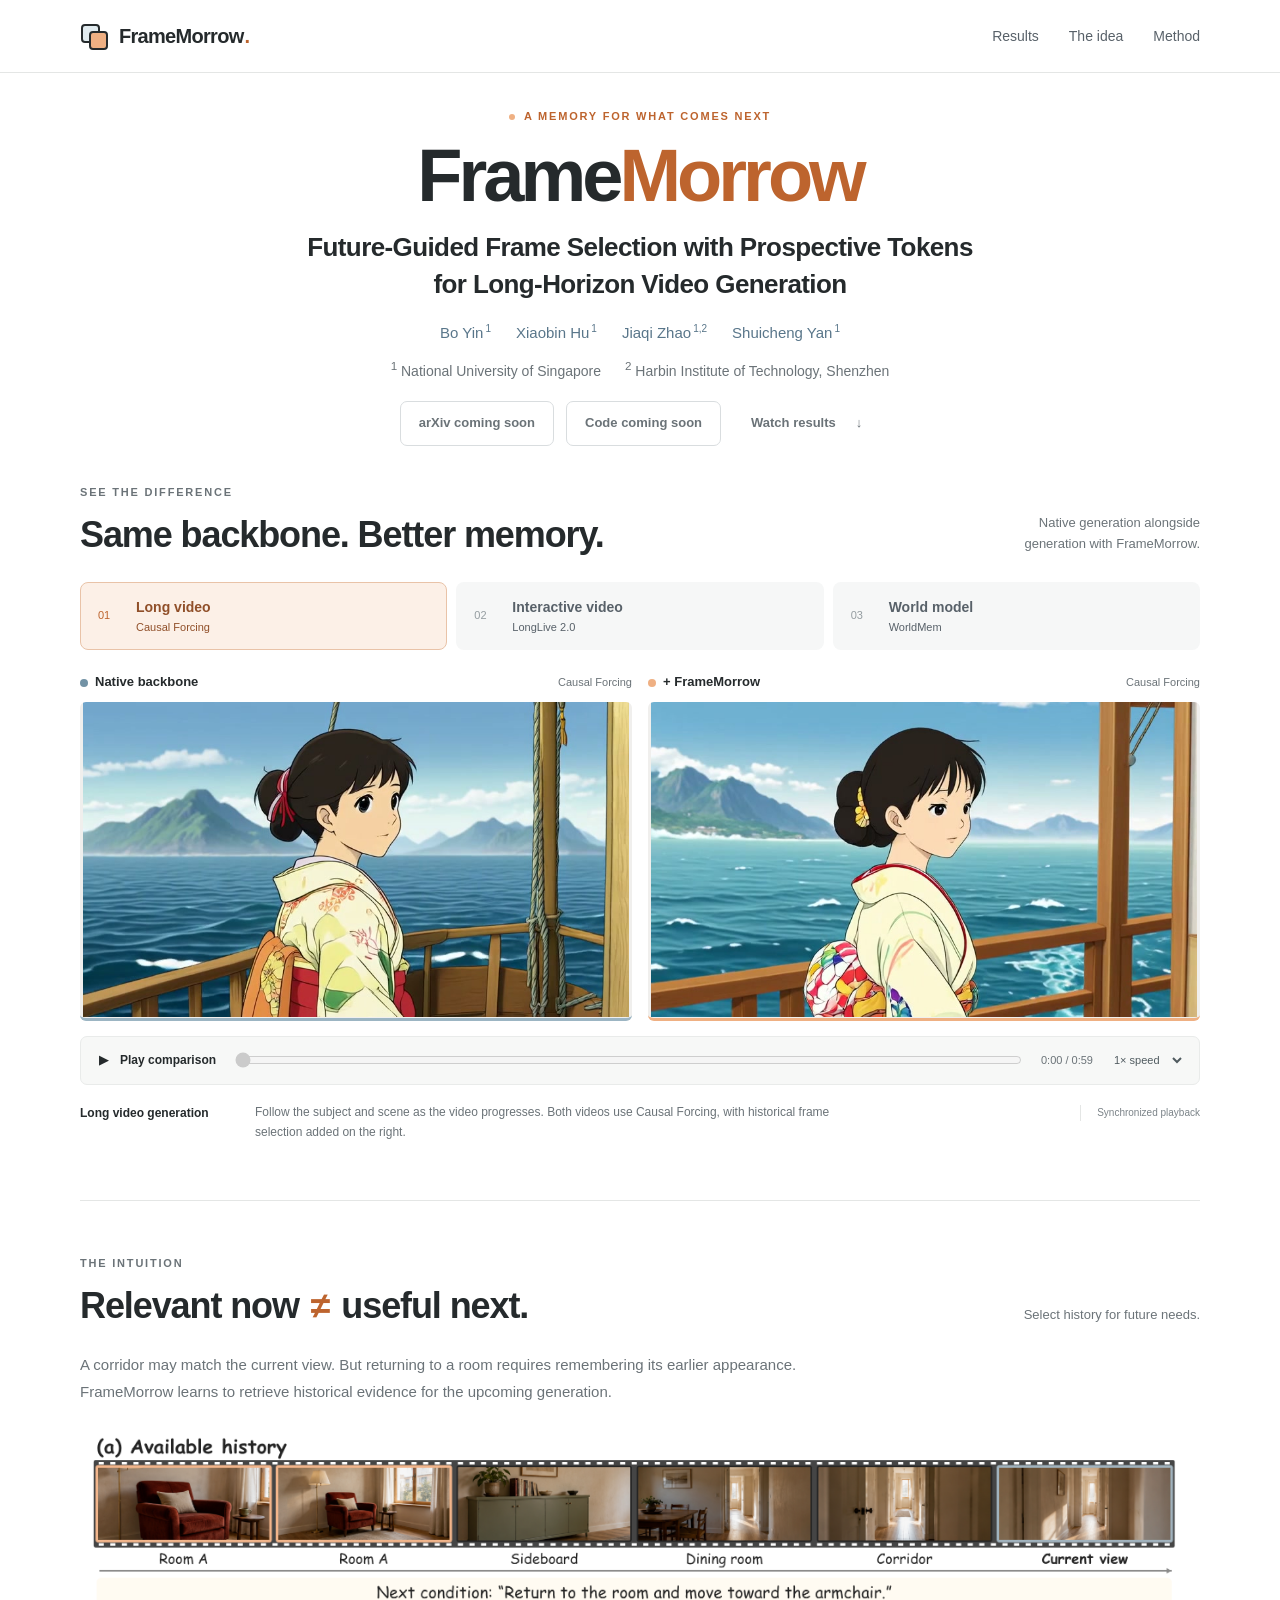
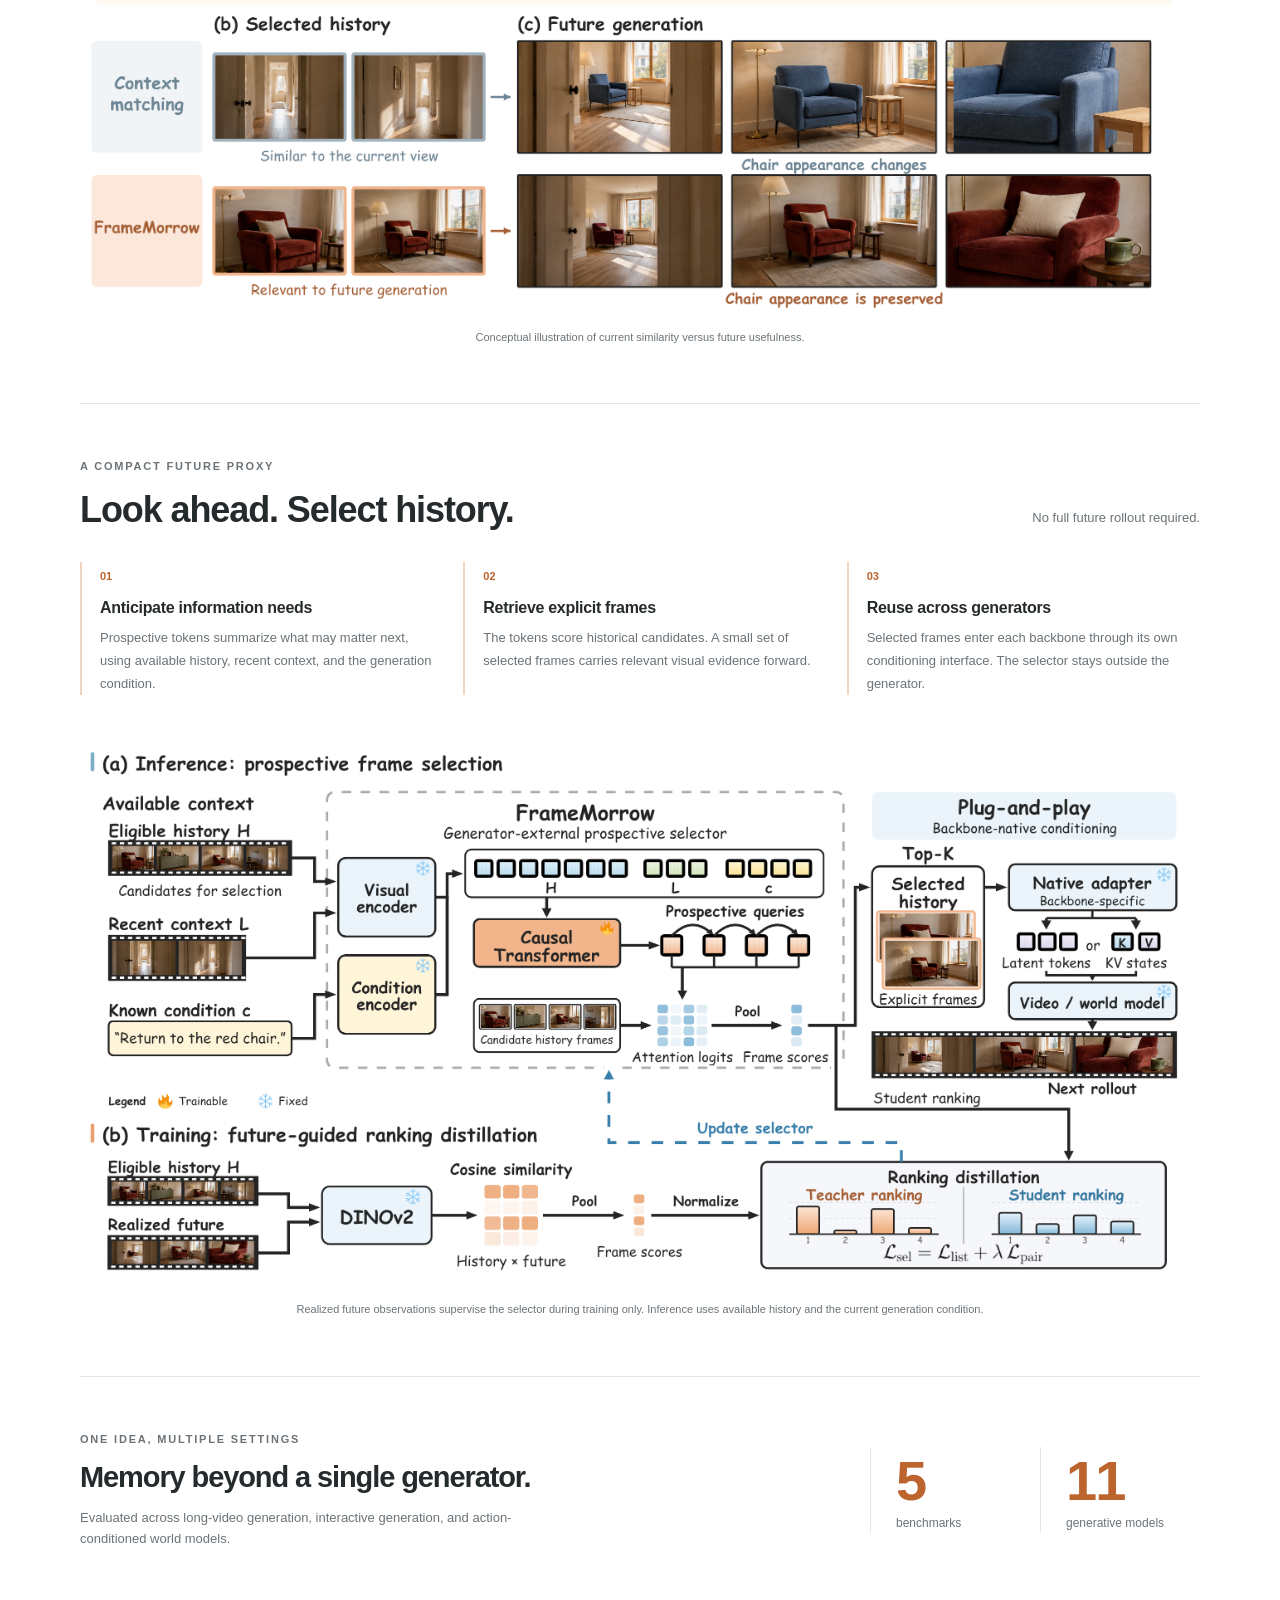
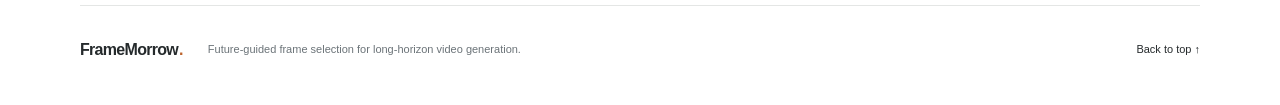
==== commit aad7d127: "Show arXiv coming soon until paper is public" ====
--- a/index.html
+++ b/index.html
@@ -9,7 +9,7 @@
   <meta property="og:description" content="Future-guided frame selection with prospective tokens for long-horizon video generation.">
   <title>FrameMorrow | Future-Guided Frame Selection</title>
   <link rel="icon" href="assets/favicon.svg" type="image/svg+xml">
-  <link rel="stylesheet" href="style.css">
+  <link rel="stylesheet" href="style.css?v=affiliations">
   <script src="script.js" defer></script>
 </head>
 <body>
@@ -25,7 +25,7 @@
     <p class="paper-title">Future-Guided Frame Selection with Prospective Tokens<br class="desktop-break"> for Long-Horizon Video Generation</p>
     <div class="authors"><a href="https://openreview.net/profile?id=~Bo_Yin2">Bo Yin<sup>1</sup></a><a href="https://openreview.net/profile?id=~Xiaobin_Hu1">Xiaobin Hu<sup>1</sup></a><a href="https://openreview.net/profile?id=~Jiaqi_Zhao3">Jiaqi Zhao<sup>1,2</sup></a><a href="https://openreview.net/profile?id=~Shuicheng_YAN3">Shuicheng Yan<sup>1</sup></a></div>
     <div class="affiliations"><span><sup>1</sup> National University of Singapore</span><span><sup>2</sup> Harbin Institute of Technology, Shenzhen</span></div>
-    <div class="hero-actions"><a class="button primary" href="https://openreview.net/pdf?id=5oQB8QNU1R" target="_blank" rel="noopener">Read the paper <span aria-hidden="true">↗</span></a><button class="button secondary" type="button" disabled>Code coming soon</button><a class="button text-button" href="#results">Watch results <span aria-hidden="true">↓</span></a></div>
+    <div class="hero-actions"><button class="button secondary" type="button" disabled>arXiv coming soon</button><button class="button secondary" type="button" disabled>Code coming soon</button><a class="button text-button" href="#results">Watch results <span aria-hidden="true">↓</span></a></div>
   </section>
 
   <section class="results wrap" id="results" aria-labelledby="results-title">
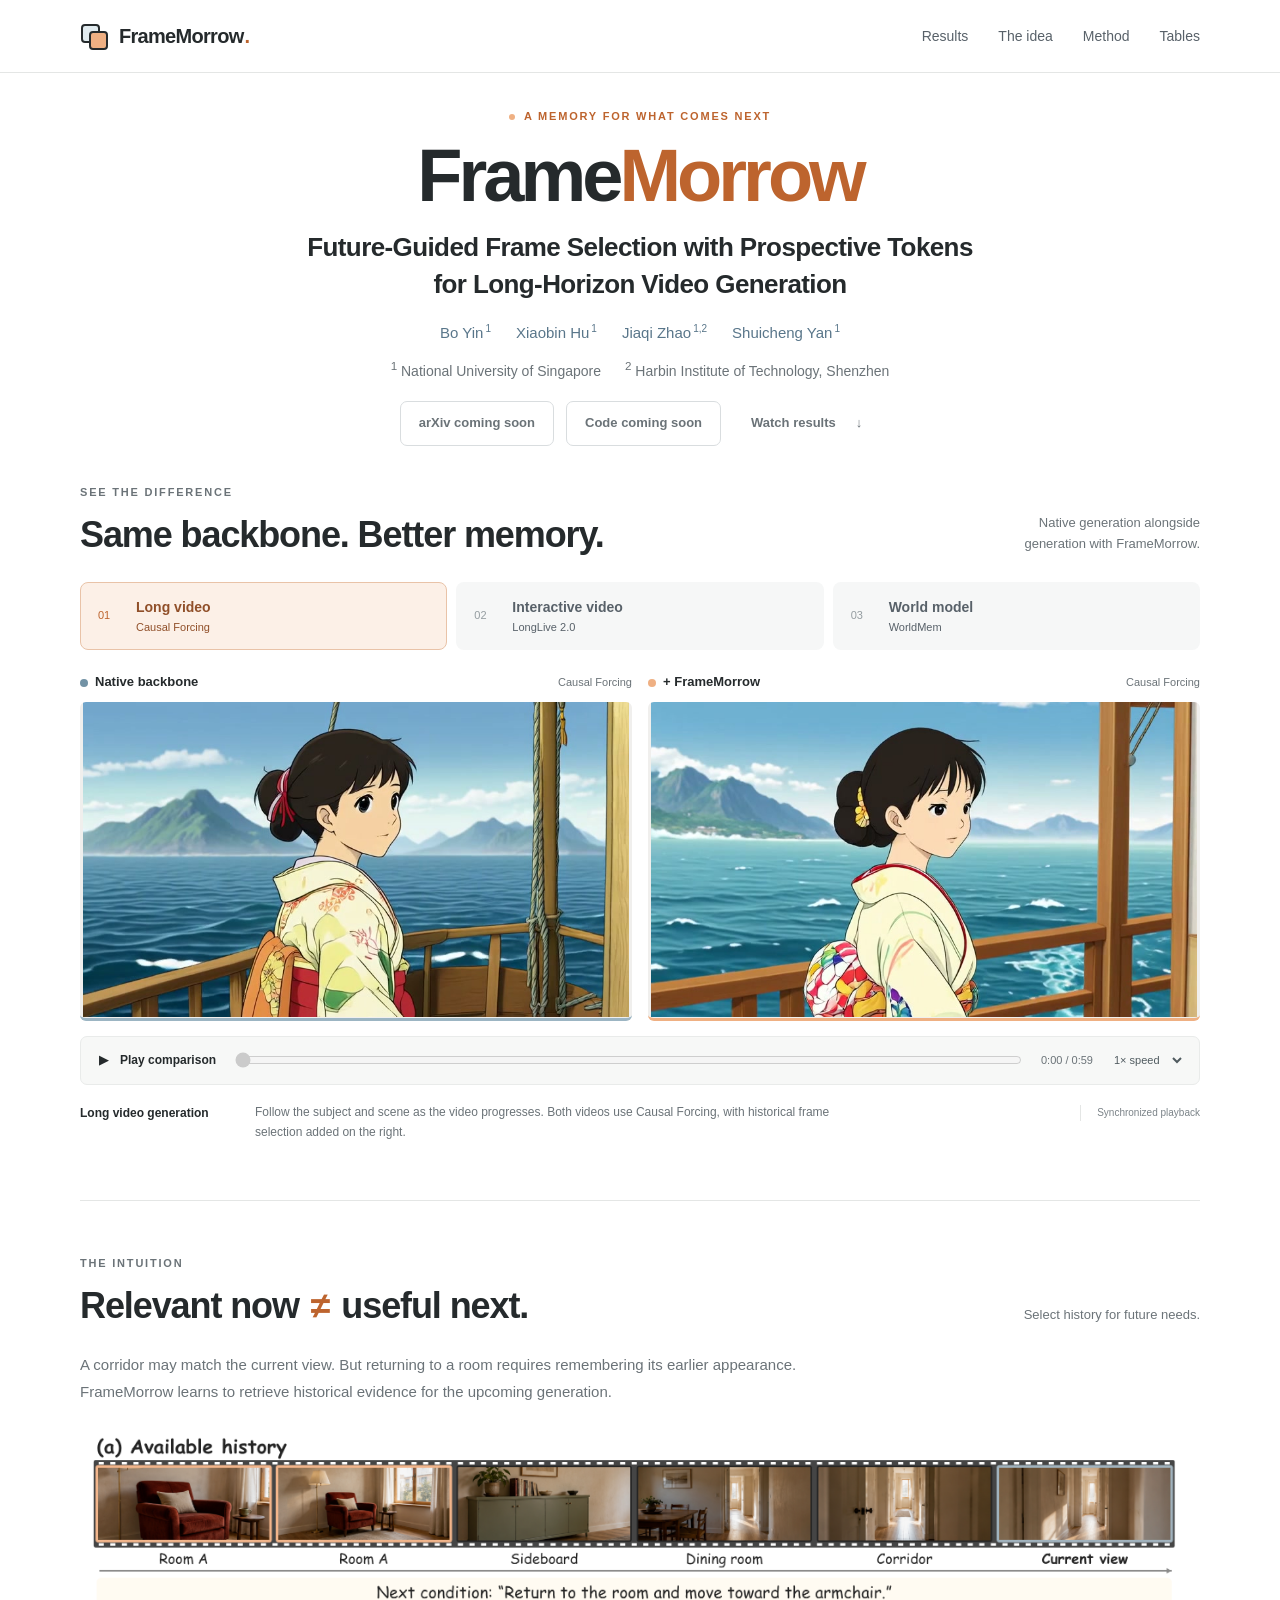
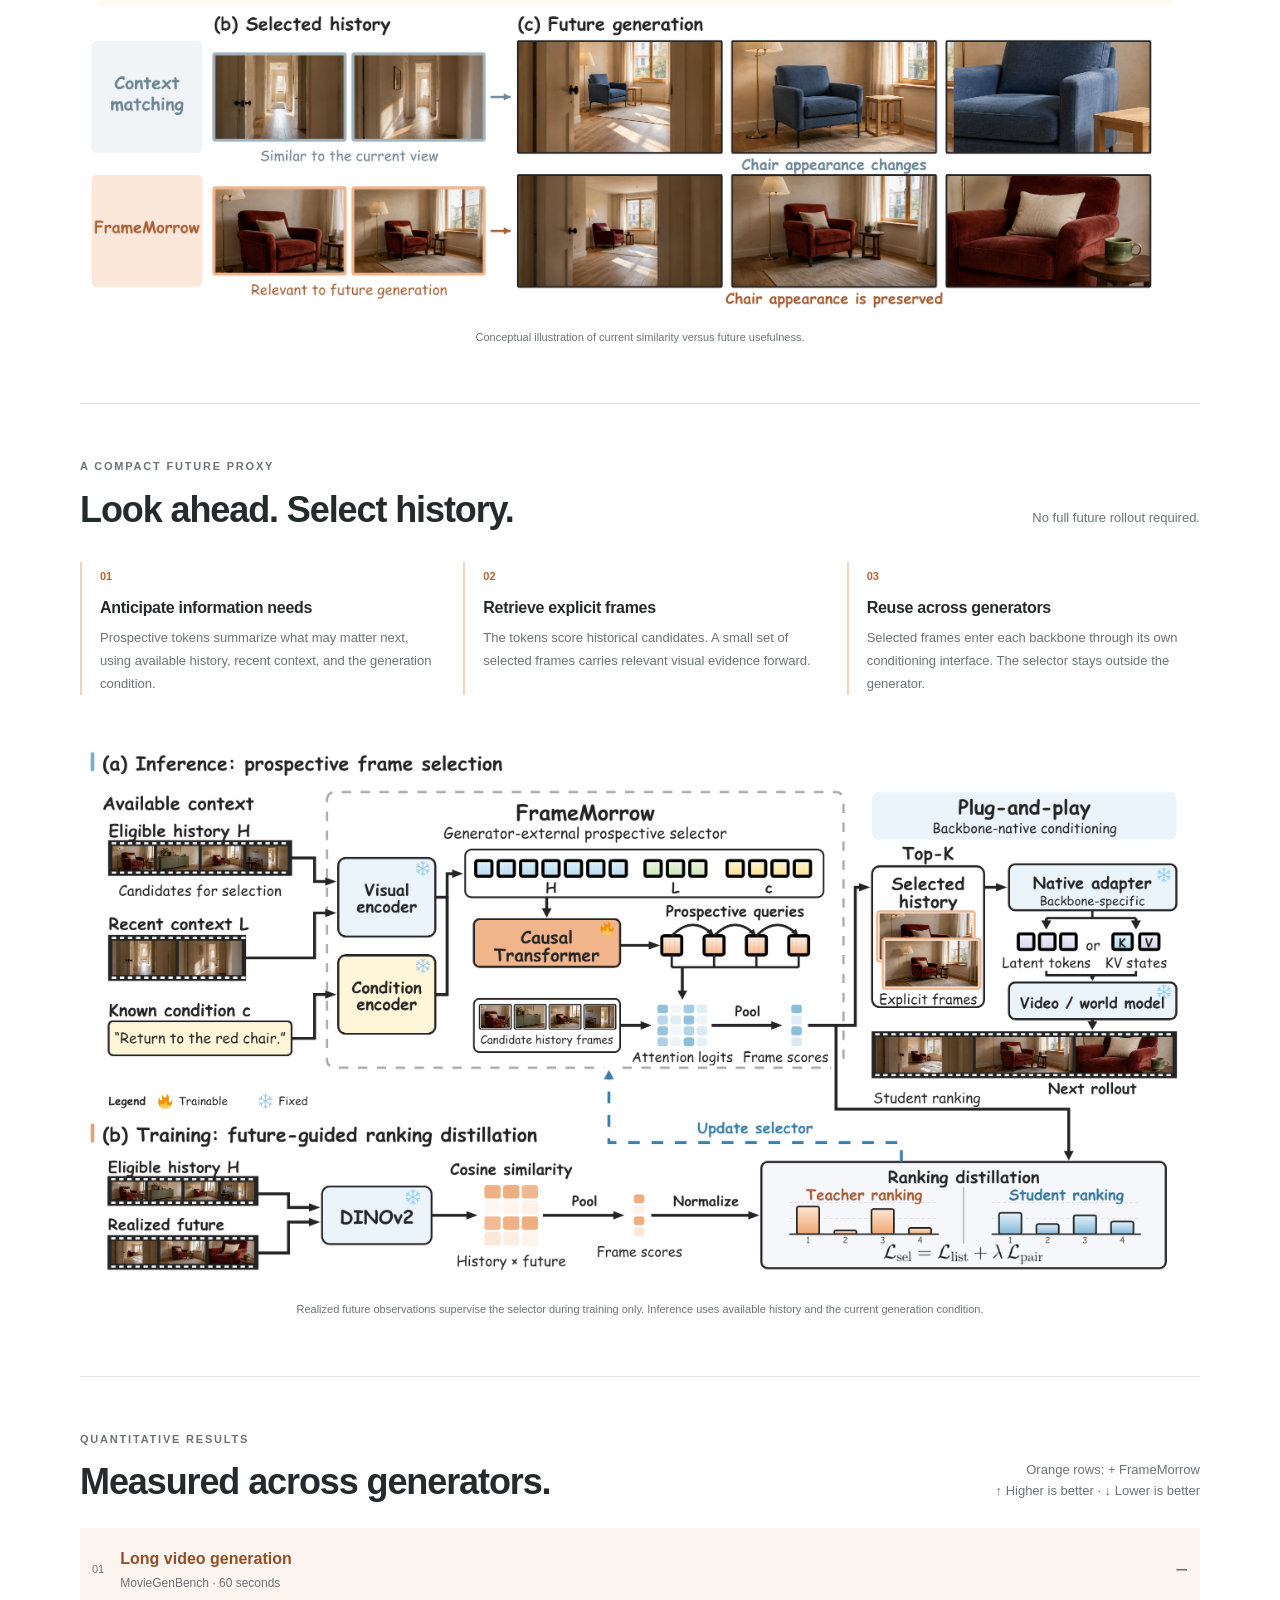
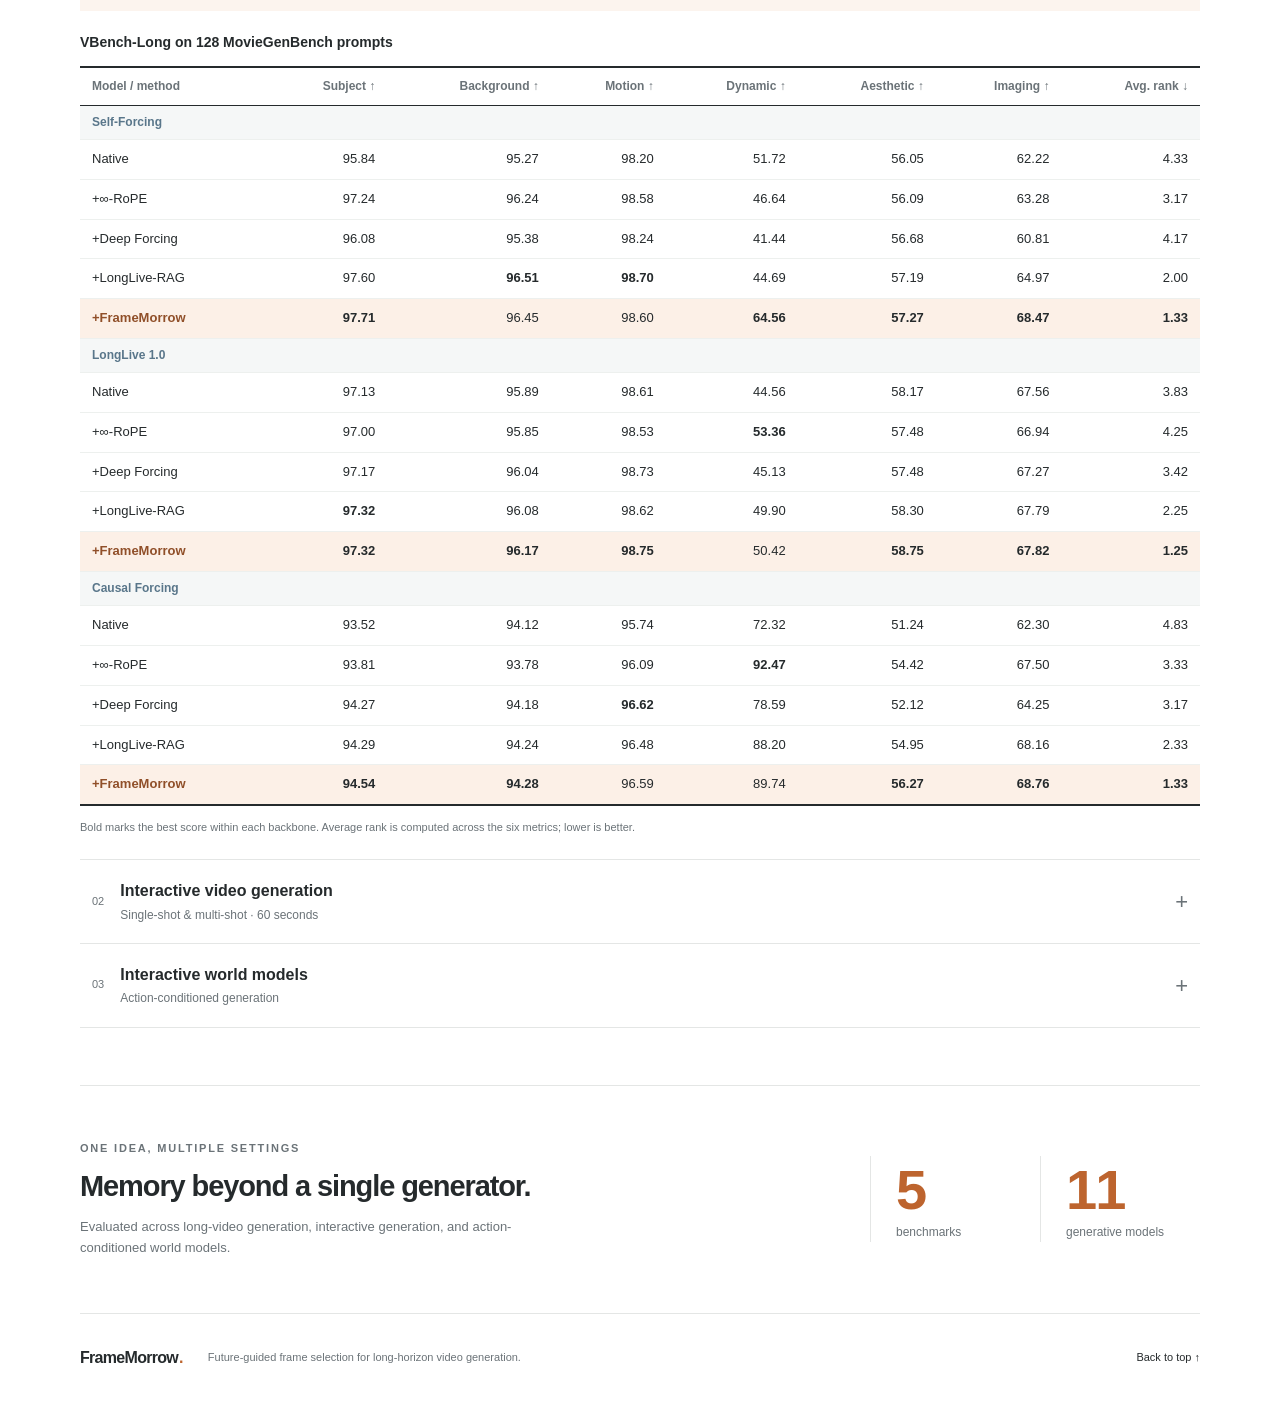
==== commit f50dba08: "Add manuscript result tables to the project page" ====
--- a/index.html
+++ b/index.html
@@ -9,14 +9,14 @@
   <meta property="og:description" content="Future-guided frame selection with prospective tokens for long-horizon video generation.">
   <title>FrameMorrow | Future-Guided Frame Selection</title>
   <link rel="icon" href="assets/favicon.svg" type="image/svg+xml">
-  <link rel="stylesheet" href="style.css?v=affiliations">
+  <link rel="stylesheet" href="style.css?v=results">
   <script src="script.js" defer></script>
 </head>
 <body>
 <a class="skip-link" href="#main">Skip to content</a>
 <header class="site-header"><nav class="nav wrap" aria-label="Main navigation">
   <a class="brand" href="#"><svg width="29" height="28" viewBox="0 0 29 28" aria-hidden="true"><rect x="2" y="3" width="17" height="17" rx="3" fill="#e1ebef" stroke="currentColor" stroke-width="2"/><rect x="10" y="10" width="17" height="17" rx="3" fill="#efb083" stroke="currentColor" stroke-width="2"/></svg>FrameMorrow<span class="brand-dot">.</span></a>
-  <div class="nav-links"><a href="#results">Results</a><a href="#idea">The idea</a><a href="#method">Method</a></div>
+  <div class="nav-links"><a href="#results">Results</a><a href="#idea">The idea</a><a href="#method">Method</a><a href="#benchmarks">Tables</a></div>
 </nav></header>
 <main id="main">
   <section class="hero wrap" aria-labelledby="title">
@@ -63,6 +63,78 @@
     <figure class="paper-figure overview"><a href="assets/overview.png" target="_blank" rel="noopener" aria-label="Open the method overview at full resolution"><img src="assets/overview.png" width="1800" height="885" loading="lazy" alt="FrameMorrow overview: inference uses prospective tokens to select historical frames, while training distills future-derived teacher rankings into the selector."></a><figcaption>Realized future observations supervise the selector during training only. Inference uses available history and the current generation condition.</figcaption></figure>
   </section>
 
+  <section class="benchmarks section wrap" id="benchmarks" aria-labelledby="benchmarks-title">
+    <div class="section-heading"><div><p class="eyebrow">Quantitative results</p><h2 id="benchmarks-title">Measured across generators.</h2></div><p class="section-aside">Orange rows: + FrameMorrow<br>↑ Higher is better · ↓ Lower is better</p></div>
+    <details class="benchmark-panel" name="benchmarks" open><summary><span class="benchmark-number">01</span><span>Long video generation<small>MovieGenBench · 60 seconds</small></span></summary>
+<div class="table-scroll" role="region" aria-label="VBench-Long on 128 MovieGenBench prompts" tabindex="0"><table class="results-table" id="moviegen-results">
+<caption>VBench-Long on 128 MovieGenBench prompts</caption>
+<thead><tr><th scope="col">Model / method</th><th scope="col">Subject ↑</th><th scope="col">Background ↑</th><th scope="col">Motion ↑</th><th scope="col">Dynamic ↑</th><th scope="col">Aesthetic ↑</th><th scope="col">Imaging ↑</th><th scope="col">Avg. rank ↓</th></tr></thead>
+<tbody>
+<tr class="table-group"><th colspan="8" scope="rowgroup">Self-Forcing</th></tr>
+<tr class=""><th scope="row">Native</th><td>95.84</td><td>95.27</td><td>98.20</td><td>51.72</td><td>56.05</td><td>62.22</td><td>4.33</td></tr>
+<tr class=""><th scope="row">+∞-RoPE</th><td>97.24</td><td>96.24</td><td>98.58</td><td>46.64</td><td>56.09</td><td>63.28</td><td>3.17</td></tr>
+<tr class=""><th scope="row">+Deep Forcing</th><td>96.08</td><td>95.38</td><td>98.24</td><td>41.44</td><td>56.68</td><td>60.81</td><td>4.17</td></tr>
+<tr class=""><th scope="row">+LongLive-RAG</th><td>97.60</td><td><strong>96.51</strong></td><td><strong>98.70</strong></td><td>44.69</td><td>57.19</td><td>64.97</td><td>2.00</td></tr>
+<tr class="ours-row"><th scope="row">+FrameMorrow</th><td><strong>97.71</strong></td><td>96.45</td><td>98.60</td><td><strong>64.56</strong></td><td><strong>57.27</strong></td><td><strong>68.47</strong></td><td><strong>1.33</strong></td></tr>
+</tbody>
+<tbody>
+<tr class="table-group"><th colspan="8" scope="rowgroup">LongLive 1.0</th></tr>
+<tr class=""><th scope="row">Native</th><td>97.13</td><td>95.89</td><td>98.61</td><td>44.56</td><td>58.17</td><td>67.56</td><td>3.83</td></tr>
+<tr class=""><th scope="row">+∞-RoPE</th><td>97.00</td><td>95.85</td><td>98.53</td><td><strong>53.36</strong></td><td>57.48</td><td>66.94</td><td>4.25</td></tr>
+<tr class=""><th scope="row">+Deep Forcing</th><td>97.17</td><td>96.04</td><td>98.73</td><td>45.13</td><td>57.48</td><td>67.27</td><td>3.42</td></tr>
+<tr class=""><th scope="row">+LongLive-RAG</th><td><strong>97.32</strong></td><td>96.08</td><td>98.62</td><td>49.90</td><td>58.30</td><td>67.79</td><td>2.25</td></tr>
+<tr class="ours-row"><th scope="row">+FrameMorrow</th><td><strong>97.32</strong></td><td><strong>96.17</strong></td><td><strong>98.75</strong></td><td>50.42</td><td><strong>58.75</strong></td><td><strong>67.82</strong></td><td><strong>1.25</strong></td></tr>
+</tbody>
+<tbody>
+<tr class="table-group"><th colspan="8" scope="rowgroup">Causal Forcing</th></tr>
+<tr class=""><th scope="row">Native</th><td>93.52</td><td>94.12</td><td>95.74</td><td>72.32</td><td>51.24</td><td>62.30</td><td>4.83</td></tr>
+<tr class=""><th scope="row">+∞-RoPE</th><td>93.81</td><td>93.78</td><td>96.09</td><td><strong>92.47</strong></td><td>54.42</td><td>67.50</td><td>3.33</td></tr>
+<tr class=""><th scope="row">+Deep Forcing</th><td>94.27</td><td>94.18</td><td><strong>96.62</strong></td><td>78.59</td><td>52.12</td><td>64.25</td><td>3.17</td></tr>
+<tr class=""><th scope="row">+LongLive-RAG</th><td>94.29</td><td>94.24</td><td>96.48</td><td>88.20</td><td>54.95</td><td>68.16</td><td>2.33</td></tr>
+<tr class="ours-row"><th scope="row">+FrameMorrow</th><td><strong>94.54</strong></td><td><strong>94.28</strong></td><td>96.59</td><td>89.74</td><td><strong>56.27</strong></td><td><strong>68.76</strong></td><td><strong>1.33</strong></td></tr>
+</tbody>
+</table></div><p class="table-note">Bold marks the best score within each backbone. Average rank is computed across the six metrics; lower is better.</p>
+    </details>
+    <details class="benchmark-panel" name="benchmarks"><summary><span class="benchmark-number">02</span><span>Interactive video generation<small>Single-shot & multi-shot · 60 seconds</small></span></summary>
+<div class="table-scroll" role="region" aria-label="Interactive video generation" tabindex="0"><table class="results-table" id="interactive-results">
+<caption>Interactive video generation</caption>
+<thead><tr><th scope="col">Model / method</th><th scope="col">Quality ↑</th><th scope="col">Consistency ↑</th><th scope="col">Aesthetic ↑</th><th scope="col">Avg. CLIP ↑</th></tr></thead>
+<tbody>
+<tr class="table-group"><th colspan="5" scope="rowgroup">Single-shot</th></tr>
+<tr class="pair-start"><th scope="row">LongLive 1.0</th><td>83.49</td><td>92.62</td><td>64.21</td><td>28.75</td></tr>
+<tr class="ours-row"><th scope="row">+FrameMorrow</th><td><strong>84.06</strong></td><td><strong>93.21</strong></td><td><strong>64.56</strong></td><td><strong>29.08</strong></td></tr>
+<tr class="pair-start"><th scope="row">Self-Forcing</th><td>78.71</td><td>84.95</td><td>58.16</td><td>26.39</td></tr>
+<tr class="ours-row"><th scope="row">+FrameMorrow</th><td><strong>81.74</strong></td><td><strong>89.30</strong></td><td><strong>60.62</strong></td><td><strong>28.05</strong></td></tr>
+<tr class="pair-start"><th scope="row">Causal Forcing</th><td>76.00</td><td>80.46</td><td>55.45</td><td>24.53</td></tr>
+<tr class="ours-row"><th scope="row">+FrameMorrow</th><td><strong>78.66</strong></td><td><strong>83.48</strong></td><td><strong>58.75</strong></td><td><strong>25.24</strong></td></tr>
+<tr class="pair-start"><th scope="row">CausVid</th><td>81.94</td><td>89.77</td><td>63.53</td><td>28.63</td></tr>
+<tr class="ours-row"><th scope="row">+FrameMorrow</th><td><strong>82.26</strong></td><td><strong>90.52</strong></td><td><strong>63.64</strong></td><td><strong>29.03</strong></td></tr>
+</tbody>
+<tbody>
+<tr class="table-group"><th colspan="5" scope="rowgroup">Multi-shot</th></tr>
+<tr class="pair-start"><th scope="row">LongLive 2.0</th><td>82.77</td><td>93.14</td><td>61.32</td><td>28.35</td></tr>
+<tr class="ours-row"><th scope="row">+FrameMorrow</th><td><strong>83.18</strong></td><td><strong>93.49</strong></td><td><strong>61.68</strong></td><td><strong>28.44</strong></td></tr>
+<tr class="pair-start"><th scope="row">ShotStream</th><td>83.12</td><td>92.75</td><td><strong>62.30</strong></td><td>29.09</td></tr>
+<tr class="ours-row"><th scope="row">+FrameMorrow</th><td><strong>84.85</strong></td><td><strong>96.76</strong></td><td>61.74</td><td><strong>29.16</strong></td></tr>
+</tbody>
+</table></div><p class="table-note">Bold marks the better score within each backbone pair. Average CLIP score summarizes six consecutive 10-second segments.</p>
+    </details>
+    <details class="benchmark-panel" name="benchmarks"><summary><span class="benchmark-number">03</span><span>Interactive world models<small>Action-conditioned generation</small></span></summary>
+<div class="table-scroll" role="region" aria-label="Action-conditioned interactive world generation" tabindex="0"><table class="results-table" id="world-results">
+<caption>Action-conditioned interactive world generation</caption>
+<thead><tr><th scope="col">Model / method</th><th scope="col">Subject ↑</th><th scope="col">Background ↑</th><th scope="col">Imaging ↑</th><th scope="col">Anti-flicker ↑</th><th scope="col">Motion ↑</th><th scope="col">Action alignment ↑</th></tr></thead>
+<tbody>
+<tr class="pair-start"><th scope="row">Matrix-Game 3.0</th><td>0.801</td><td>0.894</td><td>68.20</td><td>0.936</td><td><strong>0.950</strong></td><td>0.842</td></tr>
+<tr class="ours-row"><th scope="row">+FrameMorrow</th><td><strong>0.816</strong></td><td><strong>0.910</strong></td><td><strong>68.35</strong></td><td><strong>0.939</strong></td><td>0.949</td><td><strong>0.861</strong></td></tr>
+<tr class="pair-start"><th scope="row">WorldMem</th><td>0.782</td><td>0.924</td><td>70.23</td><td>0.910</td><td>0.916</td><td>0.866</td></tr>
+<tr class="ours-row"><th scope="row">+FrameMorrow</th><td><strong>0.793</strong></td><td><strong>0.932</strong></td><td><strong>70.47</strong></td><td><strong>0.913</strong></td><td><strong>0.918</strong></td><td><strong>0.889</strong></td></tr>
+<tr class="pair-start"><th scope="row">YuMe 1.5</th><td>0.765</td><td>0.872</td><td>50.98</td><td>0.944</td><td>0.965</td><td>0.883</td></tr>
+<tr class="ours-row"><th scope="row">+FrameMorrow</th><td><strong>0.798</strong></td><td><strong>0.886</strong></td><td><strong>51.80</strong></td><td><strong>0.947</strong></td><td><strong>0.967</strong></td><td><strong>0.912</strong></td></tr>
+</tbody>
+</table></div><p class="table-note">Bold marks the better score within each backbone pair. Imaging uses a 0–100 scale; the other metrics lie in [0, 1].</p>
+    </details>
+  </section>
+
   <section class="scope section wrap" aria-labelledby="scope-title"><div class="scope-copy"><p class="eyebrow">One idea, multiple settings</p><h2 id="scope-title">Memory beyond a single generator.</h2><p>Evaluated across long-video generation, interactive generation, and action-conditioned world models.</p></div><div class="scope-stat"><strong>5</strong><span>benchmarks</span></div><div class="scope-stat"><strong>11</strong><span>generative models</span></div></section>
 </main>
 <footer class="wrap"><a class="brand" href="#">FrameMorrow<span class="brand-dot">.</span></a><p>Future-guided frame selection for long-horizon video generation.</p><a href="#main">Back to top ↑</a></footer>
--- a/style.css
+++ b/style.css
@@ -5,3 +5,5 @@
 @media(min-width:701px){.hero{padding-top:35px;padding-bottom:38px}h1{font-size:74px;margin-top:10px;margin-bottom:13px}.affiliations{margin:12px 0 19px}.authors{margin-top:17px}.hero .eyebrow{margin-bottom:8px}}
 
 .affiliations{display:flex;justify-content:center;flex-wrap:wrap;gap:3px 24px;font-size:14px}.authors sup{font-size:10px;margin-left:2px}.button:disabled{cursor:default;color:var(--muted)}@media(max-width:700px){.affiliations{font-size:12px;gap:3px 15px}}
+
+.benchmark-panel{border-bottom:1px solid var(--line)}.benchmark-panel summary{display:flex;align-items:center;gap:16px;padding:18px 12px;cursor:pointer;list-style:none;font-size:16px;font-weight:650}.benchmark-panel summary::-webkit-details-marker{display:none}.benchmark-panel summary::after{content:"+";margin-left:auto;color:var(--muted);font-size:22px;font-weight:400}.benchmark-panel[open] summary::after{content:"−"}.benchmark-panel[open] summary{color:#904f29;background:#fcf4ee}.benchmark-panel summary:focus-visible{outline:3px solid var(--orange);outline-offset:-3px}.benchmark-number{font-size:11px;font-weight:500;color:var(--muted)}.benchmark-panel summary small{display:block;font-size:12px;font-weight:400;color:var(--muted);margin-top:2px}.table-scroll{overflow-x:auto;margin-top:20px}.results-table{width:100%;border-collapse:collapse;font-size:13px;white-space:nowrap;font-variant-numeric:tabular-nums}.results-table caption{text-align:left;font-size:14px;font-weight:650;margin-bottom:12px}.results-table th,.results-table td{padding:9px 12px;text-align:right;border-bottom:1px solid #edf0ee}.results-table th:first-child{text-align:left}.results-table thead th{font-size:12px;color:var(--muted);font-weight:550;border-top:2px solid var(--ink);border-bottom:1px solid var(--ink)}.results-table tbody th{font-weight:450}.results-table .table-group th{background:#f5f7f7;color:#59768a;font-size:12px;font-weight:650;padding-block:7px}.results-table .ours-row{background:#fcf0e7}.results-table .ours-row th{color:#904f29;font-weight:650}.results-table .pair-start th,.results-table .pair-start td{border-top:1px solid #d9dddf}.results-table tbody:last-child tr:last-child>*{border-bottom:2px solid var(--ink)}.results-table strong{font-weight:750}.table-note{font-size:11px;line-height:1.7;color:var(--muted);margin:12px 0 22px}.table-scroll:focus-visible{outline:3px solid var(--orange);outline-offset:3px}@media(max-width:700px){.nav-links{gap:10px;font-size:11px;white-space:nowrap}.benchmark-panel summary{font-size:14px;padding:15px 8px;gap:12px}.benchmark-panel summary small{font-size:11px}.results-table th,.results-table td{padding:8px 10px}.table-scroll{background:linear-gradient(to right,white,white),linear-gradient(to right,#e4e6e5,transparent);background-size:24px 100%,14px 100%;background-position:right,right;background-repeat:no-repeat;background-attachment:local,scroll}}
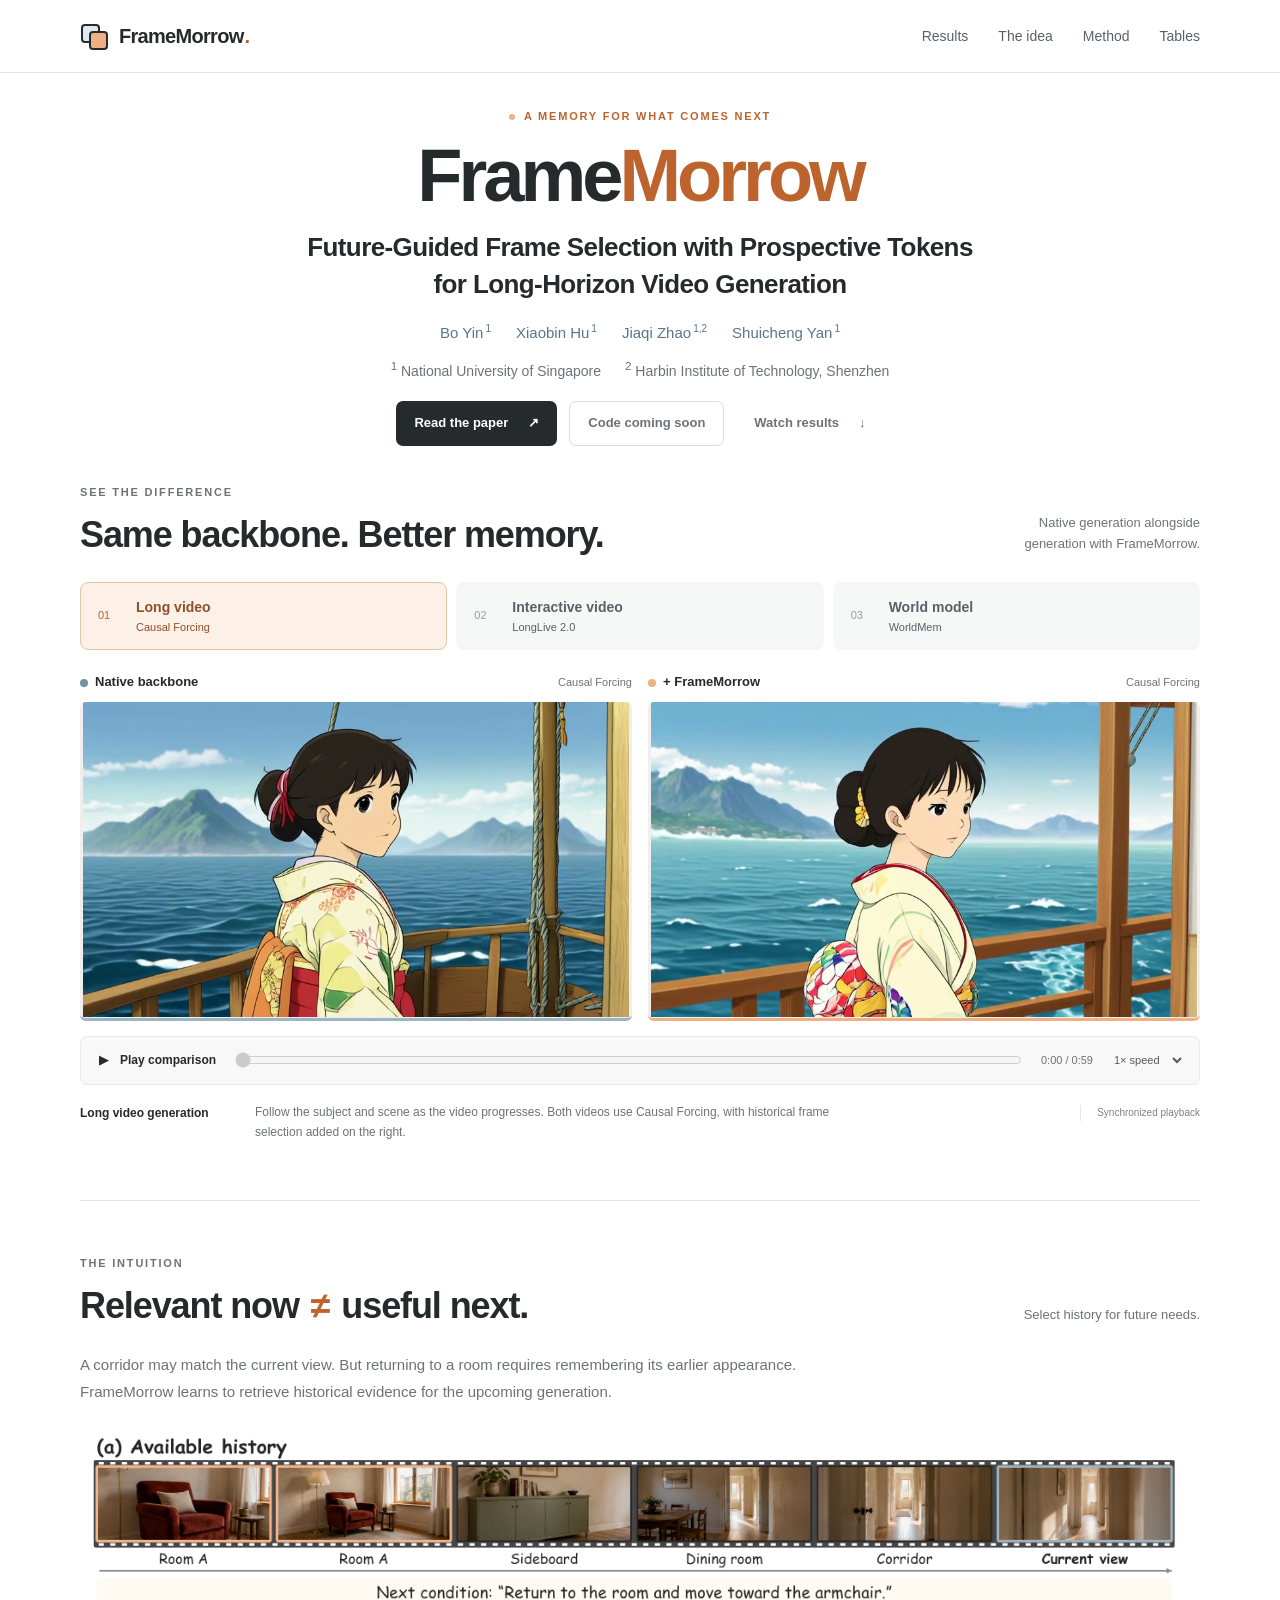
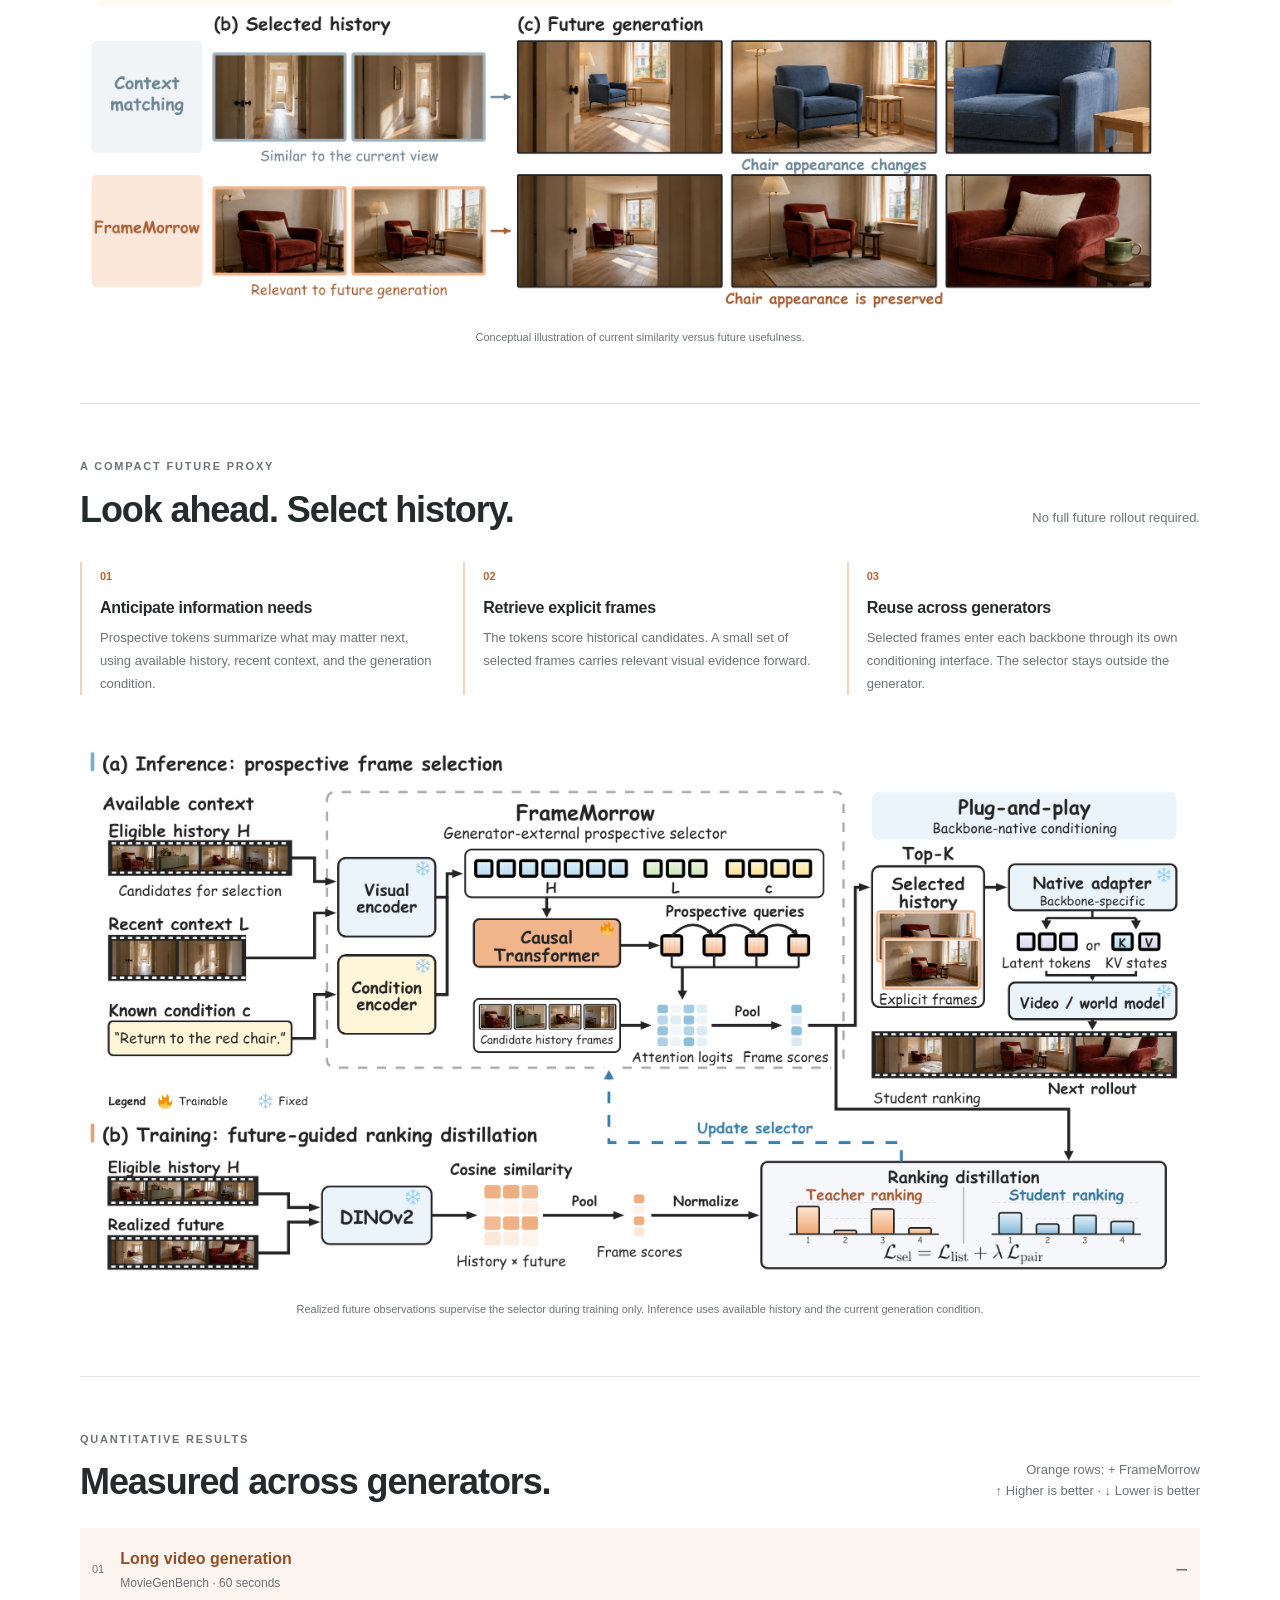
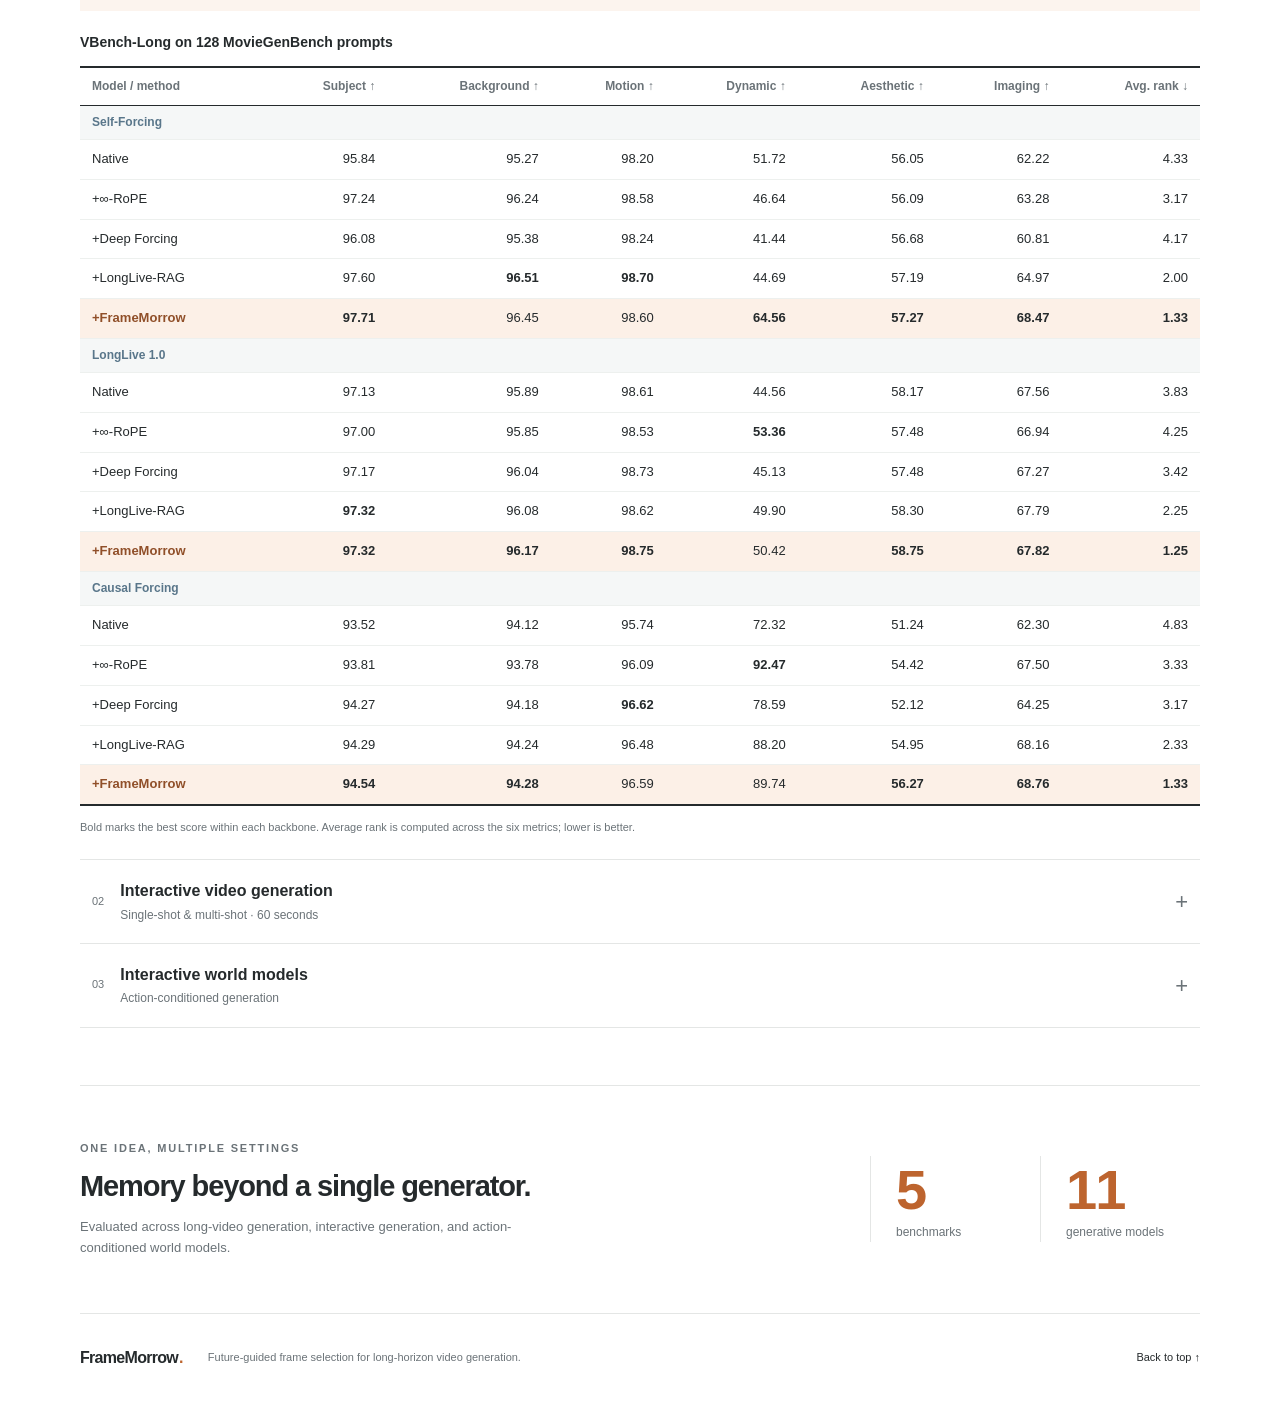
==== commit 602615e7: "Link the paper button to the public arXiv preprint" ====
--- a/index.html
+++ b/index.html
@@ -25,7 +25,7 @@
     <p class="paper-title">Future-Guided Frame Selection with Prospective Tokens<br class="desktop-break"> for Long-Horizon Video Generation</p>
     <div class="authors"><a href="https://openreview.net/profile?id=~Bo_Yin2">Bo Yin<sup>1</sup></a><a href="https://openreview.net/profile?id=~Xiaobin_Hu1">Xiaobin Hu<sup>1</sup></a><a href="https://openreview.net/profile?id=~Jiaqi_Zhao3">Jiaqi Zhao<sup>1,2</sup></a><a href="https://openreview.net/profile?id=~Shuicheng_YAN3">Shuicheng Yan<sup>1</sup></a></div>
     <div class="affiliations"><span><sup>1</sup> National University of Singapore</span><span><sup>2</sup> Harbin Institute of Technology, Shenzhen</span></div>
-    <div class="hero-actions"><button class="button secondary" type="button" disabled>arXiv coming soon</button><button class="button secondary" type="button" disabled>Code coming soon</button><a class="button text-button" href="#results">Watch results <span aria-hidden="true">↓</span></a></div>
+    <div class="hero-actions"><a class="button primary" href="https://arxiv.org/abs/2609.38839" target="_blank" rel="noopener">Read the paper <span aria-hidden="true">↗</span></a><button class="button secondary" type="button" disabled>Code coming soon</button><a class="button text-button" href="#results">Watch results <span aria-hidden="true">↓</span></a></div>
   </section>
 
   <section class="results wrap" id="results" aria-labelledby="results-title">
